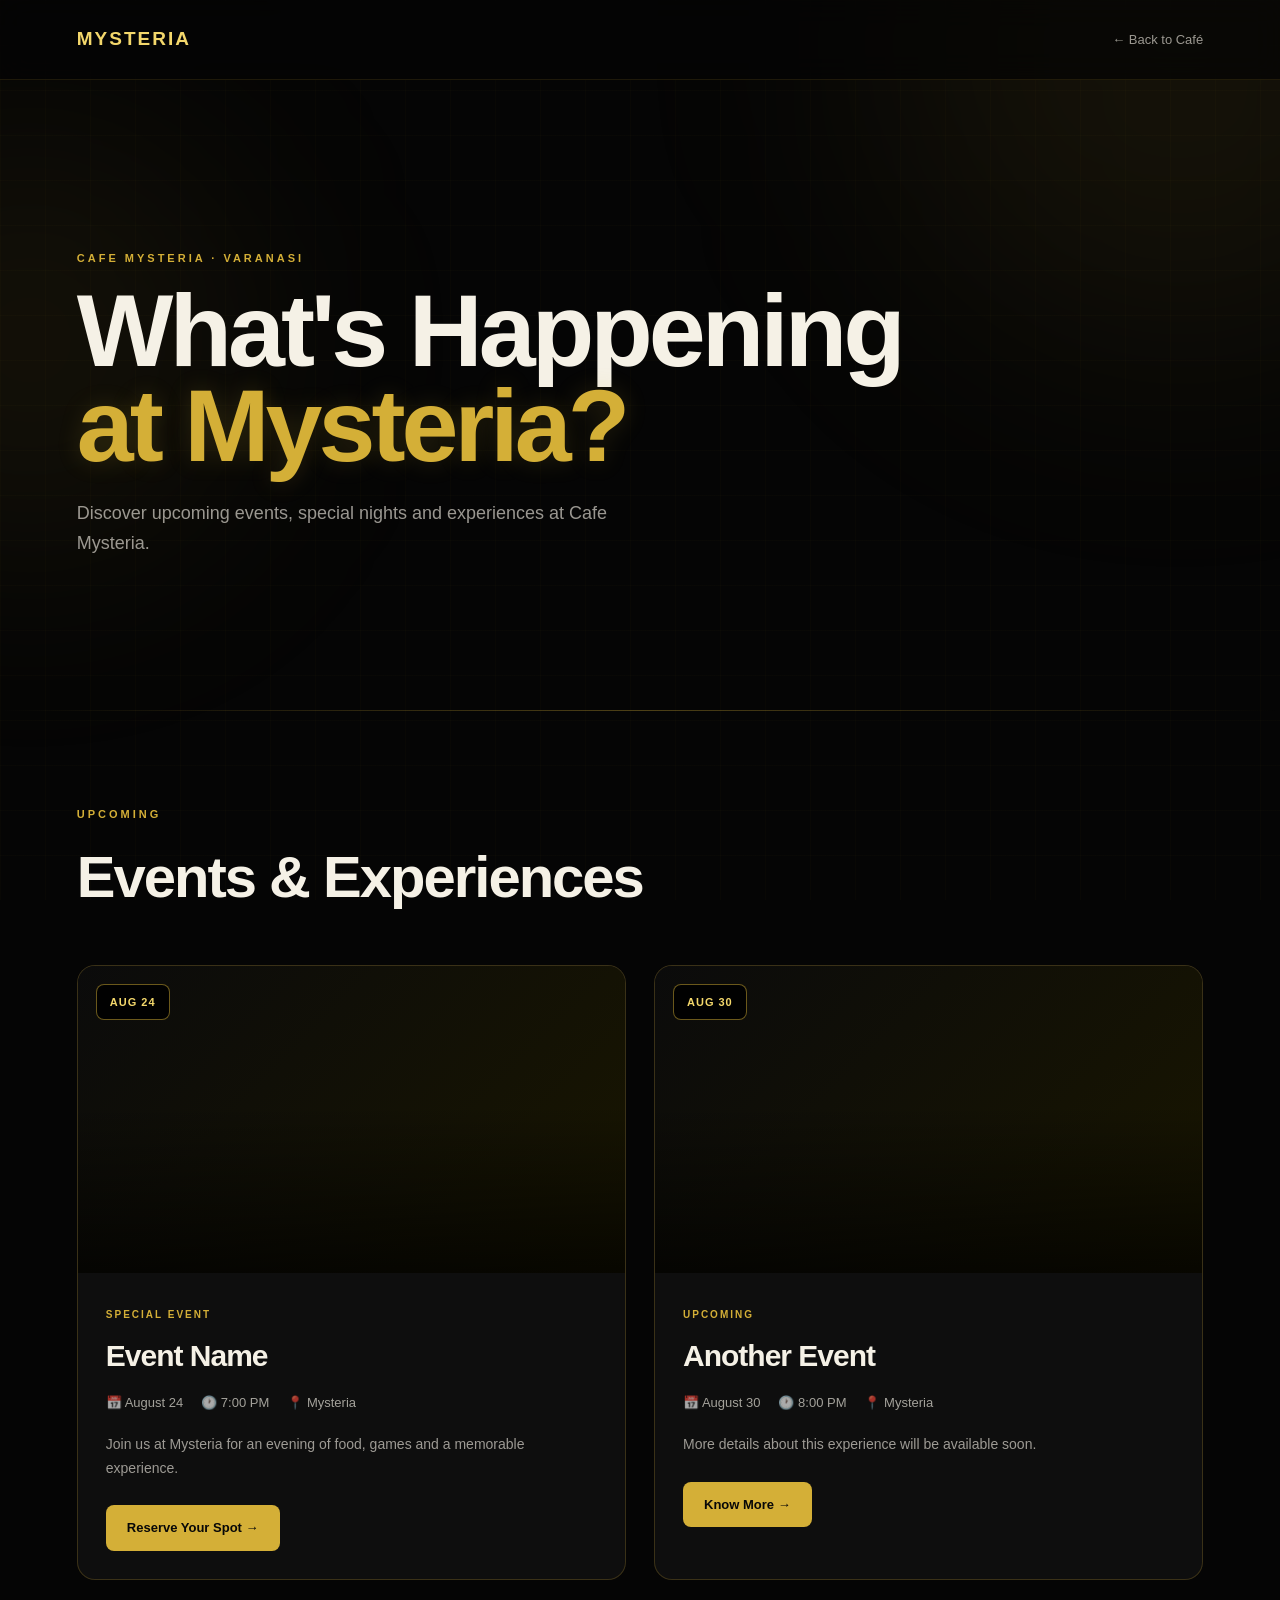
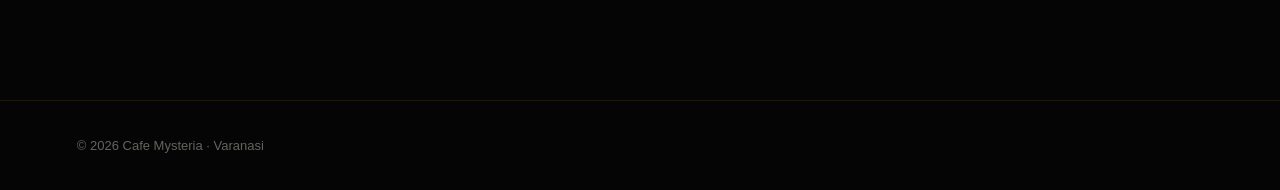
==== events.html @ 6b0910bb "Event Landing Page added Event Details added" ====
<!DOCTYPE html>
<html lang="en">
<head>
  <meta charset="UTF-8" />
  <meta name="viewport" content="width=device-width, initial-scale=1.0" />

  <title>Events | Cafe Mysteria</title>

  <meta
    name="description"
    content="Discover upcoming events and experiences at Cafe Mysteria, Varanasi."
  />

  <style>
    :root {
      --gold: #d4af37;
      --gold-light: #f3d76b;
      --gold-dark: #8f7420;

      --black: #050505;
      --black-2: #0b0b0b;
      --card: rgba(18, 18, 18, 0.82);

      --text: #f5f1e6;
      --muted: rgba(245, 241, 230, 0.62);

      --border: rgba(212, 175, 55, 0.22);
    }

    * {
      margin: 0;
      padding: 0;
      box-sizing: border-box;
    }

    html {
      scroll-behavior: smooth;
    }

    body {
      font-family: Inter, Arial, sans-serif;
      background: var(--black);
      color: var(--text);
      line-height: 1.5;
      overflow-x: hidden;
    }

    body::before {
      content: "";
      position: fixed;
      inset: 0;

      background:
        linear-gradient(
          rgba(212, 175, 55, 0.025) 1px,
          transparent 1px
        ),
        linear-gradient(
          90deg,
          rgba(212, 175, 55, 0.025) 1px,
          transparent 1px
        );

      background-size: 45px 45px;

      pointer-events: none;
      z-index: -2;
    }

    body::after {
      content: "";
      position: fixed;

      width: 600px;
      height: 600px;

      top: -250px;
      right: -200px;

      background: rgba(212, 175, 55, 0.08);

      filter: blur(130px);
      border-radius: 50%;

      pointer-events: none;
      z-index: -1;
    }

    a {
      color: inherit;
      text-decoration: none;
    }

    img {
      width: 100%;
      display: block;
    }


    /* =========================
       HEADER
    ========================== */

    .header {
      width: 100%;
      padding: 25px 6%;

      display: flex;
      justify-content: space-between;
      align-items: center;

      border-bottom: 1px solid rgba(212, 175, 55, 0.12);

      background: rgba(5, 5, 5, 0.72);

      backdrop-filter: blur(15px);

      position: sticky;
      top: 0;

      z-index: 50;
    }

    .logo {
      font-size: 19px;
      font-weight: 900;
      letter-spacing: 2px;

      color: var(--gold-light);
    }

    .back {
      font-size: 13px;

      color: var(--muted);

      transition: 0.25s ease;
    }

    .back:hover {
      color: var(--gold-light);
    }


    /* =========================
       HERO
    ========================== */

    .hero {
      min-height: 70vh;

      padding: 110px 6% 90px;

      display: flex;
      flex-direction: column;
      justify-content: center;

      position: relative;
    }

    .hero::before {
      content: "";

      position: absolute;

      width: 420px;
      height: 420px;

      left: -180px;
      top: 50px;

      background: rgba(212, 175, 55, 0.08);

      filter: blur(120px);

      border-radius: 50%;
    }

    .eyebrow {
      position: relative;

      color: var(--gold);

      font-size: 11px;

      font-weight: 800;

      letter-spacing: 3px;

      text-transform: uppercase;
    }

    .hero h1 {
      position: relative;

      max-width: 950px;

      margin: 18px 0 25px;

      font-size: clamp(52px, 8vw, 105px);

      line-height: 0.92;

      letter-spacing: -4px;
    }

    .hero h1 span {
      color: var(--gold);

      text-shadow:
        0 0 25px rgba(212, 175, 55, 0.18);
    }

    .hero p {
      position: relative;

      max-width: 600px;

      color: var(--muted);

      font-size: 18px;

      line-height: 1.7;
    }


    /* =========================
       GOLD LINE
    ========================== */

    .gold-line {
      width: 100%;
      height: 1px;

      background:
        linear-gradient(
          90deg,
          transparent,
          var(--gold),
          transparent
        );

      opacity: 0.35;
    }


    /* =========================
       EVENTS
    ========================== */

    .events {
      padding: 90px 6% 120px;
    }

    .section-top {
      margin-bottom: 45px;
    }

    .section-top h2 {
      margin-top: 8px;

      font-size: clamp(36px, 5vw, 58px);

      letter-spacing: -2px;
    }

    .events-grid {
      max-width: 1250px;

      display: grid;

      grid-template-columns:
        repeat(2, minmax(0, 1fr));

      gap: 28px;
    }


    /* =========================
       EVENT CARD
    ========================== */

    .event-card {
      background: var(--card);

      border: 1px solid var(--border);

      border-radius: 18px;

      overflow: hidden;

      backdrop-filter: blur(14px);

      transition:
        transform 0.35s ease,
        border-color 0.35s ease,
        box-shadow 0.35s ease;
    }

    .event-card:hover {
      transform: translateY(-7px);

      border-color:
        rgba(212, 175, 55, 0.55);

      box-shadow:
        0 20px 60px rgba(0, 0, 0, 0.45),
        0 0 30px rgba(212, 175, 55, 0.08);
    }


    /* =========================
       IMAGE
    ========================== */

    .event-image {
      position: relative;

      aspect-ratio: 16 / 9;

      overflow: hidden;

      background: #111;
    }

    .event-image::after {
      content: "";

      position: absolute;
      inset: 0;

      background:
        linear-gradient(
          to top,
          rgba(0, 0, 0, 0.7),
          transparent 55%
        );
    }

    .event-image img {
      height: 100%;

      object-fit: cover;

      transition: transform 0.5s ease;
    }

    .event-card:hover
    .event-image img {
      transform: scale(1.06);
    }


    /* =========================
       DATE
    ========================== */

    .event-date {
      position: absolute;

      top: 18px;
      left: 18px;

      z-index: 2;

      padding: 9px 13px;

      border-radius: 8px;

      background: rgba(0, 0, 0, 0.85);

      border: 1px solid
        rgba(212, 175, 55, 0.5);

      color: var(--gold-light);

      font-size: 11px;

      font-weight: 900;

      letter-spacing: 1px;
    }


    /* =========================
       CONTENT
    ========================== */

    .event-content {
      padding: 28px;
    }

    .event-type {
      color: var(--gold);

      font-size: 10px;

      font-weight: 800;

      letter-spacing: 2px;
    }

    .event-content h3 {
      margin: 8px 0 15px;

      font-size: 30px;

      letter-spacing: -1px;
    }

    .event-meta {
      display: flex;

      gap: 18px;

      flex-wrap: wrap;

      color: rgba(245, 241, 230, 0.65);

      font-size: 13px;
    }

    .event-description {
      margin: 20px 0 25px;

      color: var(--muted);

      font-size: 14px;

      line-height: 1.7;
    }


    /* =========================
       CTA
    ========================== */

    .event-btn {
      display: inline-flex;

      align-items: center;
      justify-content: center;

      padding: 13px 21px;

      border-radius: 8px;

      background: var(--gold);

      color: #080808;

      font-size: 13px;

      font-weight: 900;

      transition:
        0.25s ease;

      box-shadow:
        0 0 0 rgba(212, 175, 55, 0);
    }

    .event-btn:hover {
      background: var(--gold-light);

      transform: translateY(-2px);

      box-shadow:
        0 8px 25px
        rgba(212, 175, 55, 0.18);
    }


    /* =========================
       FOOTER
    ========================== */

    footer {
      padding: 35px 6%;

      border-top:
        1px solid rgba(212, 175, 55, 0.12);

      color: rgba(245, 241, 230, 0.4);

      font-size: 13px;
    }


    /* =========================
       MOBILE
    ========================== */

    @media (max-width: 800px) {

      .header {
        padding: 20px 5%;
      }

      .hero {
        min-height: 65vh;

        padding:
          80px 5%
          70px;
      }

      .hero h1 {
        font-size: 55px;

        letter-spacing: -2.5px;
      }

      .hero p {
        font-size: 16px;
      }

      .events {
        padding:
          65px 5%
          90px;
      }

      .events-grid {
        grid-template-columns: 1fr;
      }

      .event-content {
        padding: 23px;
      }
    }

    @media (max-width: 480px) {

      .hero h1 {
        font-size: 45px;
      }

      .event-content h3 {
        font-size: 26px;
      }

      .event-meta {
        flex-direction: column;

        gap: 6px;
      }
    }
  </style>
</head>

<body>

  <!-- HEADER -->

  <header class="header">

    <a href="index.html" class="logo">
      MYSTERIA
    </a>

    <a href="index.html" class="back">
      ← Back to Café
    </a>

  </header>


  <!-- HERO -->

  <section class="hero">

    <span class="eyebrow">
      Cafe Mysteria · Varanasi
    </span>

    <h1>
      What's Happening<br>
      <span>at Mysteria?</span>
    </h1>

    <p>
      Discover upcoming events, special nights and
      experiences at Cafe Mysteria.
    </p>

  </section>


  <div class="gold-line"></div>


  <!-- EVENTS -->

  <section class="events">

    <div class="section-top">

      <span class="eyebrow">
        Upcoming
      </span>

      <h2>
        Events & Experiences
      </h2>

    </div>


    <div class="events-grid">


      <!-- EVENT 1 -->

      <article class="event-card">

        <div class="event-image">

          <img
            src="YOUR-EVENT-IMAGE.jpg"
            alt="Cafe Mysteria event"
          >

          <span class="event-date">
            AUG 24
          </span>

        </div>


        <div class="event-content">

          <span class="event-type">
            SPECIAL EVENT
          </span>

          <h3>
            Event Name
          </h3>


          <div class="event-meta">

            <span>
              📅 August 24
            </span>

            <span>
              🕐 7:00 PM
            </span>

            <span>
              📍 Mysteria
            </span>

          </div>


          <p class="event-description">
            Join us at Mysteria for an evening of
            food, games and a memorable experience.
          </p>


          <a
            href="https://wa.me/919511119561"
            class="event-btn"
            target="_blank"
            rel="noopener noreferrer"
          >
            Reserve Your Spot →
          </a>

        </div>

      </article>



      <!-- EVENT 2 -->

      <article class="event-card">

        <div class="event-image">

          <img
            src="YOUR-EVENT-IMAGE-2.jpg"
            alt="Cafe Mysteria upcoming event"
          >

          <span class="event-date">
            AUG 30
          </span>

        </div>


        <div class="event-content">

          <span class="event-type">
            UPCOMING
          </span>

          <h3>
            Another Event
          </h3>


          <div class="event-meta">

            <span>
              📅 August 30
            </span>

            <span>
              🕐 8:00 PM
            </span>

            <span>
              📍 Mysteria
            </span>

          </div>


          <p class="event-description">
            More details about this experience
            will be available soon.
          </p>


          <a
            href="https://wa.me/919511119561"
            class="event-btn"
            target="_blank"
            rel="noopener noreferrer"
          >
            Know More →
          </a>

        </div>

      </article>


    </div>

  </section>


  <!-- FOOTER -->

  <footer>
    © 2026 Cafe Mysteria · Varanasi
  </footer>


  <!-- JS -->

  <script>

    // Subtle reveal animation

    const cards =
      document.querySelectorAll(".event-card");

    const observer =
      new IntersectionObserver(
        (entries) => {

          entries.forEach((entry) => {

            if (entry.isIntersecting) {

              entry.target.style.opacity = "1";
              entry.target.style.transform =
                "translateY(0)";

            }

          });

        },
        {
          threshold: 0.12
        }
      );


    cards.forEach((card) => {

      card.style.opacity = "0";

      card.style.transform =
        "translateY(25px)";

      card.style.transition =
        "opacity 0.7s ease, transform 0.7s ease";

      observer.observe(card);

    });


    // Broken image fallback

    document
      .querySelectorAll(".event-image img")
      .forEach((img) => {

        img.addEventListener("error", () => {

          img.style.display = "none";

          img.parentElement.style.background =
            "linear-gradient(135deg, #0b0b0b, #191600)";

        });

      });

  </script>

</body>
</html>
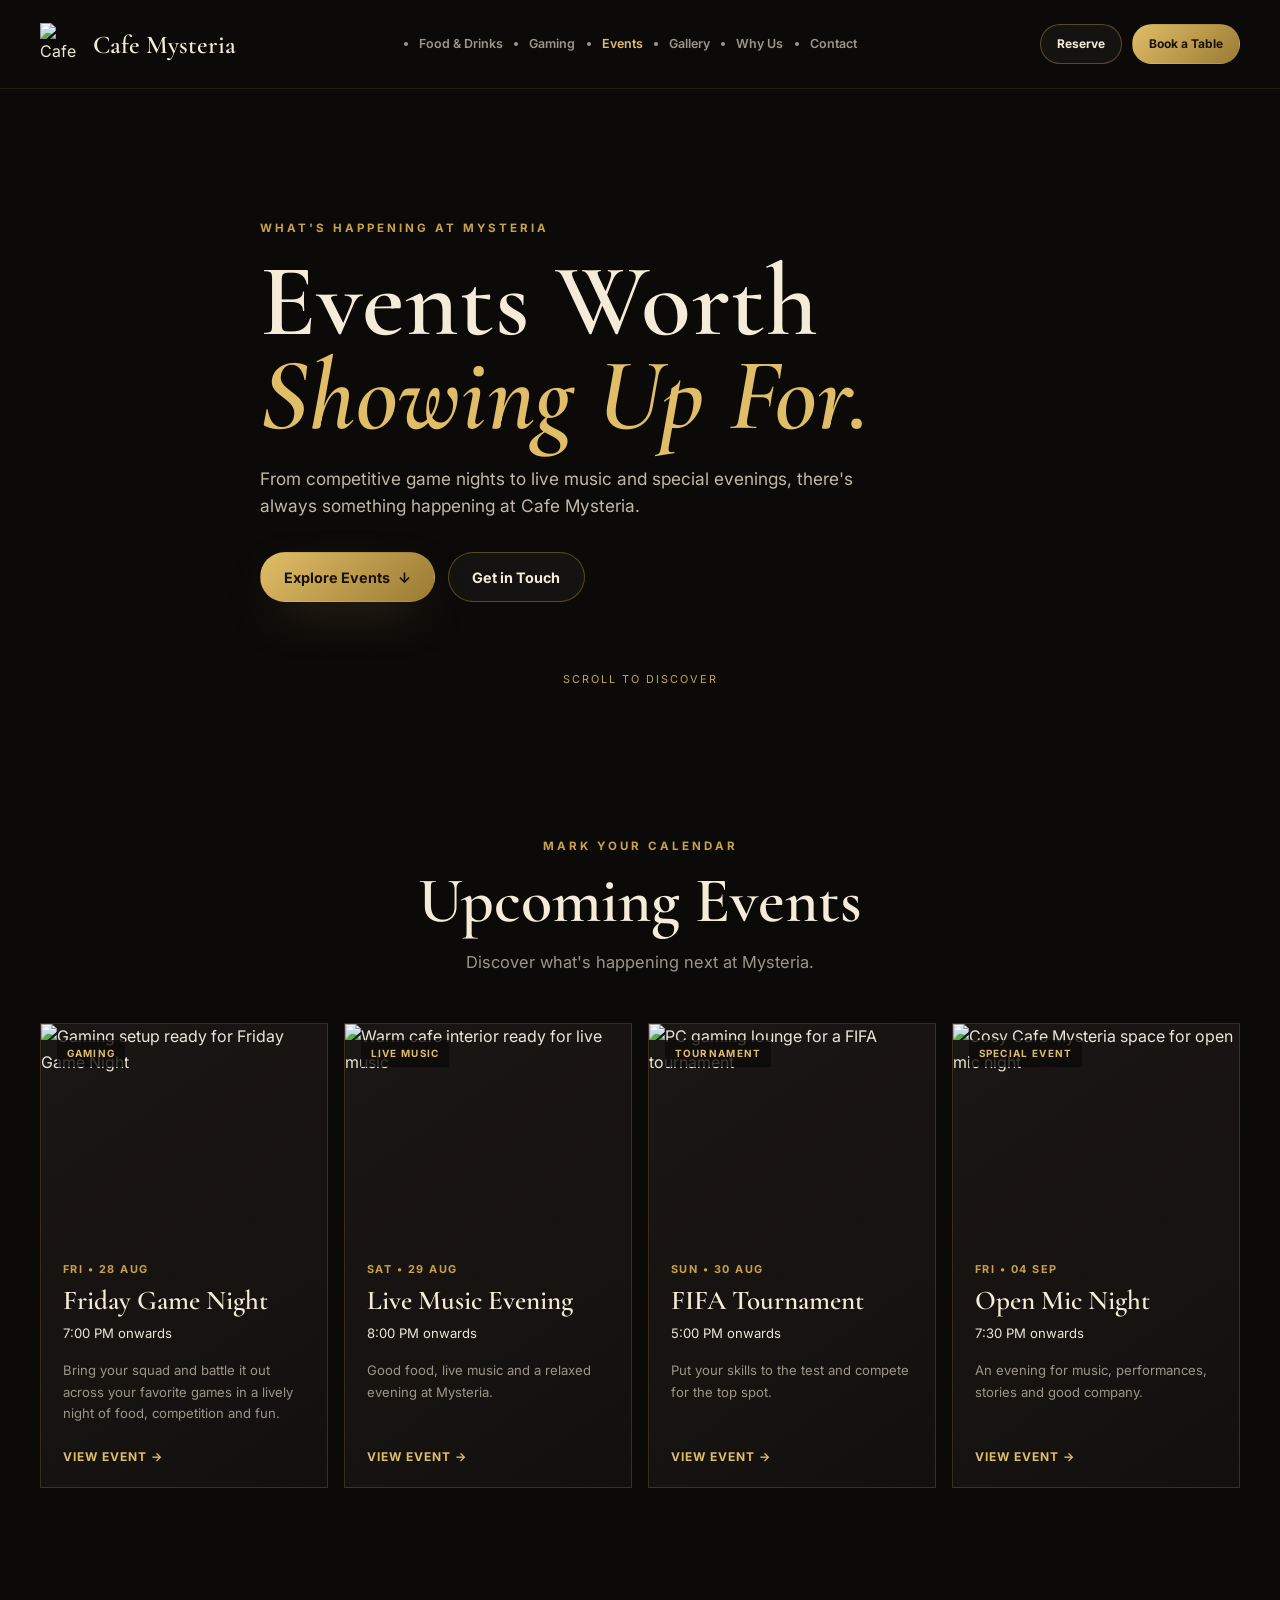
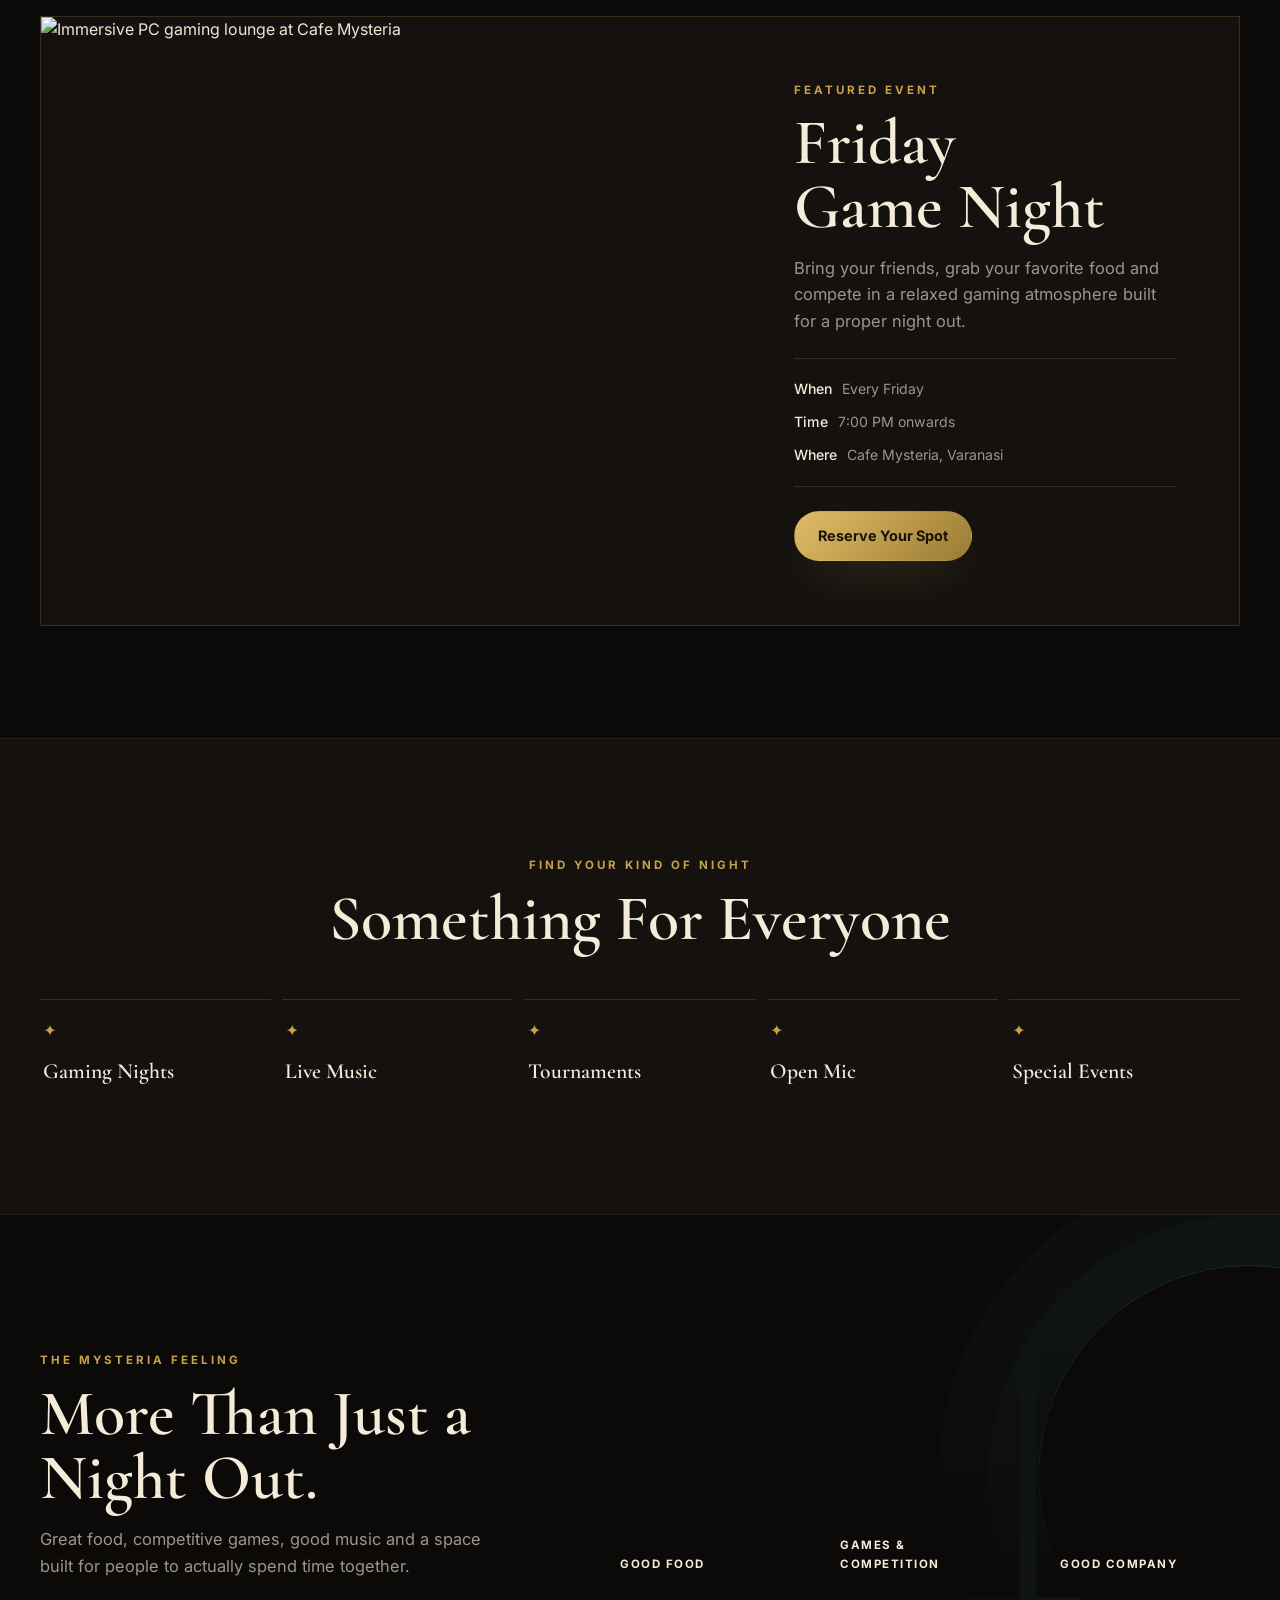
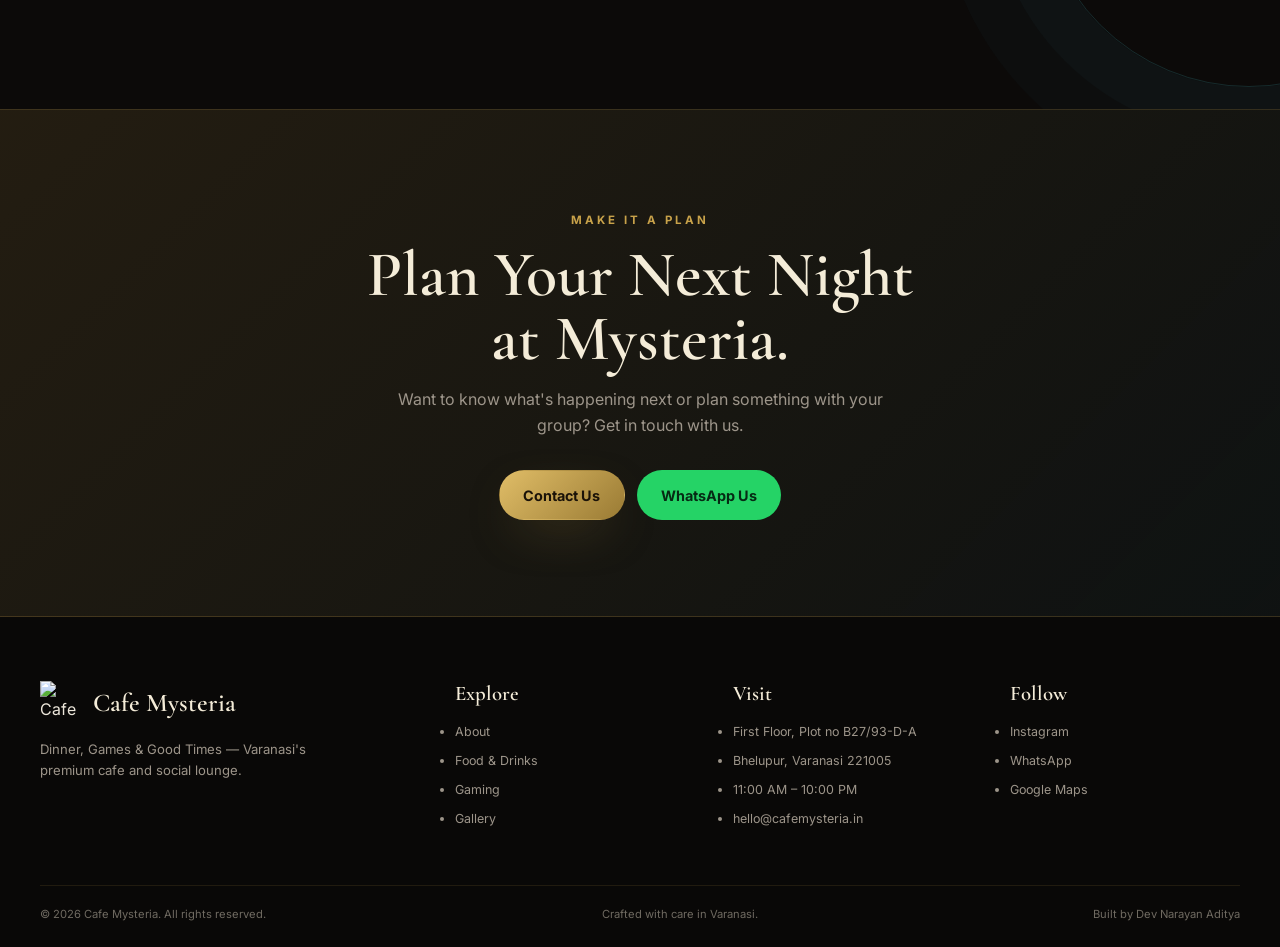
==== commit fcf9a9ab: "event changed" ====
--- a/events.html
+++ b/events.html
@@ -1,825 +1,61 @@
-<!DOCTYPE html>
+<!doctype html>
 <html lang="en">
 <head>
   <meta charset="UTF-8" />
   <meta name="viewport" content="width=device-width, initial-scale=1.0" />
-
-  <title>Events | Cafe Mysteria</title>
-
-  <meta
-    name="description"
-    content="Discover upcoming events and experiences at Cafe Mysteria, Varanasi."
-  />
-
+  <title>Events | Cafe Mysteria Varanasi</title>
+  <meta name="description" content="Discover upcoming gaming nights, live music, tournaments and special events at Cafe Mysteria, Varanasi." />
+  <meta property="og:title" content="Events | Cafe Mysteria Varanasi" />
+  <meta property="og:description" content="Events worth showing up for at Cafe Mysteria." />
+  <meta property="og:image" content="https://cafe-mysteria-varanasi.vercel.app/Images/gamingmys.webp" />
+  <meta name="twitter:card" content="summary_large_image" />
+  <link rel="preconnect" href="https://fonts.googleapis.com" />
+  <link rel="preconnect" href="https://fonts.gstatic.com" crossorigin />
+  <link href="https://fonts.googleapis.com/css2?family=Cormorant+Garamond:wght@500;600;700&family=Inter:wght@400;500;600;700&display=swap" rel="stylesheet" />
   <style>
-    :root {
-      --gold: #d4af37;
-      --gold-light: #f3d76b;
-      --gold-dark: #8f7420;
-
-      --black: #050505;
-      --black-2: #0b0b0b;
-      --card: rgba(18, 18, 18, 0.82);
-
-      --text: #f5f1e6;
-      --muted: rgba(245, 241, 230, 0.62);
-
-      --border: rgba(212, 175, 55, 0.22);
-    }
-
-    * {
-      margin: 0;
-      padding: 0;
-      box-sizing: border-box;
-    }
-
-    html {
-      scroll-behavior: smooth;
-    }
-
-    body {
-      font-family: Inter, Arial, sans-serif;
-      background: var(--black);
-      color: var(--text);
-      line-height: 1.5;
-      overflow-x: hidden;
-    }
-
-    body::before {
-      content: "";
-      position: fixed;
-      inset: 0;
-
-      background:
-        linear-gradient(
-          rgba(212, 175, 55, 0.025) 1px,
-          transparent 1px
-        ),
-        linear-gradient(
-          90deg,
-          rgba(212, 175, 55, 0.025) 1px,
-          transparent 1px
-        );
-
-      background-size: 45px 45px;
-
-      pointer-events: none;
-      z-index: -2;
-    }
-
-    body::after {
-      content: "";
-      position: fixed;
-
-      width: 600px;
-      height: 600px;
-
-      top: -250px;
-      right: -200px;
-
-      background: rgba(212, 175, 55, 0.08);
-
-      filter: blur(130px);
-      border-radius: 50%;
-
-      pointer-events: none;
-      z-index: -1;
-    }
-
-    a {
-      color: inherit;
-      text-decoration: none;
-    }
-
-    img {
-      width: 100%;
-      display: block;
-    }
-
-
-    /* =========================
-       HEADER
-    ========================== */
-
-    .header {
-      width: 100%;
-      padding: 25px 6%;
-
-      display: flex;
-      justify-content: space-between;
-      align-items: center;
-
-      border-bottom: 1px solid rgba(212, 175, 55, 0.12);
-
-      background: rgba(5, 5, 5, 0.72);
-
-      backdrop-filter: blur(15px);
-
-      position: sticky;
-      top: 0;
-
-      z-index: 50;
-    }
-
-    .logo {
-      font-size: 19px;
-      font-weight: 900;
-      letter-spacing: 2px;
-
-      color: var(--gold-light);
-    }
-
-    .back {
-      font-size: 13px;
-
-      color: var(--muted);
-
-      transition: 0.25s ease;
-    }
-
-    .back:hover {
-      color: var(--gold-light);
-    }
-
-
-    /* =========================
-       HERO
-    ========================== */
-
-    .hero {
-      min-height: 70vh;
-
-      padding: 110px 6% 90px;
-
-      display: flex;
-      flex-direction: column;
-      justify-content: center;
-
-      position: relative;
-    }
-
-    .hero::before {
-      content: "";
-
-      position: absolute;
-
-      width: 420px;
-      height: 420px;
-
-      left: -180px;
-      top: 50px;
-
-      background: rgba(212, 175, 55, 0.08);
-
-      filter: blur(120px);
-
-      border-radius: 50%;
-    }
-
-    .eyebrow {
-      position: relative;
-
-      color: var(--gold);
-
-      font-size: 11px;
-
-      font-weight: 800;
-
-      letter-spacing: 3px;
-
-      text-transform: uppercase;
-    }
-
-    .hero h1 {
-      position: relative;
-
-      max-width: 950px;
-
-      margin: 18px 0 25px;
-
-      font-size: clamp(52px, 8vw, 105px);
-
-      line-height: 0.92;
-
-      letter-spacing: -4px;
-    }
-
-    .hero h1 span {
-      color: var(--gold);
-
-      text-shadow:
-        0 0 25px rgba(212, 175, 55, 0.18);
-    }
-
-    .hero p {
-      position: relative;
-
-      max-width: 600px;
-
-      color: var(--muted);
-
-      font-size: 18px;
-
-      line-height: 1.7;
-    }
-
-
-    /* =========================
-       GOLD LINE
-    ========================== */
-
-    .gold-line {
-      width: 100%;
-      height: 1px;
-
-      background:
-        linear-gradient(
-          90deg,
-          transparent,
-          var(--gold),
-          transparent
-        );
-
-      opacity: 0.35;
-    }
-
-
-    /* =========================
-       EVENTS
-    ========================== */
-
-    .events {
-      padding: 90px 6% 120px;
-    }
-
-    .section-top {
-      margin-bottom: 45px;
-    }
-
-    .section-top h2 {
-      margin-top: 8px;
-
-      font-size: clamp(36px, 5vw, 58px);
-
-      letter-spacing: -2px;
-    }
-
-    .events-grid {
-      max-width: 1250px;
-
-      display: grid;
-
-      grid-template-columns:
-        repeat(2, minmax(0, 1fr));
-
-      gap: 28px;
-    }
-
-
-    /* =========================
-       EVENT CARD
-    ========================== */
-
-    .event-card {
-      background: var(--card);
-
-      border: 1px solid var(--border);
-
-      border-radius: 18px;
-
-      overflow: hidden;
-
-      backdrop-filter: blur(14px);
-
-      transition:
-        transform 0.35s ease,
-        border-color 0.35s ease,
-        box-shadow 0.35s ease;
-    }
-
-    .event-card:hover {
-      transform: translateY(-7px);
-
-      border-color:
-        rgba(212, 175, 55, 0.55);
-
-      box-shadow:
-        0 20px 60px rgba(0, 0, 0, 0.45),
-        0 0 30px rgba(212, 175, 55, 0.08);
-    }
-
-
-    /* =========================
-       IMAGE
-    ========================== */
-
-    .event-image {
-      position: relative;
-
-      aspect-ratio: 16 / 9;
-
-      overflow: hidden;
-
-      background: #111;
-    }
-
-    .event-image::after {
-      content: "";
-
-      position: absolute;
-      inset: 0;
-
-      background:
-        linear-gradient(
-          to top,
-          rgba(0, 0, 0, 0.7),
-          transparent 55%
-        );
-    }
-
-    .event-image img {
-      height: 100%;
-
-      object-fit: cover;
-
-      transition: transform 0.5s ease;
-    }
-
-    .event-card:hover
-    .event-image img {
-      transform: scale(1.06);
-    }
-
-
-    /* =========================
-       DATE
-    ========================== */
-
-    .event-date {
-      position: absolute;
-
-      top: 18px;
-      left: 18px;
-
-      z-index: 2;
-
-      padding: 9px 13px;
-
-      border-radius: 8px;
-
-      background: rgba(0, 0, 0, 0.85);
-
-      border: 1px solid
-        rgba(212, 175, 55, 0.5);
-
-      color: var(--gold-light);
-
-      font-size: 11px;
-
-      font-weight: 900;
-
-      letter-spacing: 1px;
-    }
-
-
-    /* =========================
-       CONTENT
-    ========================== */
-
-    .event-content {
-      padding: 28px;
-    }
-
-    .event-type {
-      color: var(--gold);
-
-      font-size: 10px;
-
-      font-weight: 800;
-
-      letter-spacing: 2px;
-    }
-
-    .event-content h3 {
-      margin: 8px 0 15px;
-
-      font-size: 30px;
-
-      letter-spacing: -1px;
-    }
-
-    .event-meta {
-      display: flex;
-
-      gap: 18px;
-
-      flex-wrap: wrap;
-
-      color: rgba(245, 241, 230, 0.65);
-
-      font-size: 13px;
-    }
-
-    .event-description {
-      margin: 20px 0 25px;
-
-      color: var(--muted);
-
-      font-size: 14px;
-
-      line-height: 1.7;
-    }
-
-
-    /* =========================
-       CTA
-    ========================== */
-
-    .event-btn {
-      display: inline-flex;
-
-      align-items: center;
-      justify-content: center;
-
-      padding: 13px 21px;
-
-      border-radius: 8px;
-
-      background: var(--gold);
-
-      color: #080808;
-
-      font-size: 13px;
-
-      font-weight: 900;
-
-      transition:
-        0.25s ease;
-
-      box-shadow:
-        0 0 0 rgba(212, 175, 55, 0);
-    }
-
-    .event-btn:hover {
-      background: var(--gold-light);
-
-      transform: translateY(-2px);
-
-      box-shadow:
-        0 8px 25px
-        rgba(212, 175, 55, 0.18);
-    }
-
-
-    /* =========================
-       FOOTER
-    ========================== */
-
-    footer {
-      padding: 35px 6%;
-
-      border-top:
-        1px solid rgba(212, 175, 55, 0.12);
-
-      color: rgba(245, 241, 230, 0.4);
-
-      font-size: 13px;
-    }
-
-
-    /* =========================
-       MOBILE
-    ========================== */
-
-    @media (max-width: 800px) {
-
-      .header {
-        padding: 20px 5%;
-      }
-
-      .hero {
-        min-height: 65vh;
-
-        padding:
-          80px 5%
-          70px;
-      }
-
-      .hero h1 {
-        font-size: 55px;
-
-        letter-spacing: -2.5px;
-      }
-
-      .hero p {
-        font-size: 16px;
-      }
-
-      .events {
-        padding:
-          65px 5%
-          90px;
-      }
-
-      .events-grid {
-        grid-template-columns: 1fr;
-      }
-
-      .event-content {
-        padding: 23px;
-      }
-    }
-
-    @media (max-width: 480px) {
-
-      .hero h1 {
-        font-size: 45px;
-      }
-
-      .event-content h3 {
-        font-size: 26px;
-      }
-
-      .event-meta {
-        flex-direction: column;
-
-        gap: 6px;
-      }
-    }
+    :root{--bg:#0c0a09;--soft:#14110f;--surface:#1c1816;--gold:#c8a24a;--bright:#e0bd67;--cream:#f4ecd8;--text:#ece6da;--muted:#9d958a;--dim:#6f6a61;--line:rgba(200,162,74,.2);--neon:#4fd1e0;--wa:#25d366;--display:'Cormorant Garamond',Georgia,serif;--body:Inter,system-ui,sans-serif;--max:1200px}
+    *{box-sizing:border-box;margin:0;padding:0}html{scroll-behavior:smooth;scroll-padding-top:88px}body{background:var(--bg);color:var(--text);font-family:var(--body);line-height:1.6;overflow-x:hidden}a{color:inherit;text-decoration:none}img{display:block;width:100%;object-fit:cover}button{font:inherit}.container{width:min(calc(100% - 2.5rem),var(--max));margin:auto}.eyebrow{color:var(--gold);font-size:.72rem;font-weight:700;letter-spacing:3px;text-transform:uppercase}.btn{display:inline-flex;align-items:center;justify-content:center;gap:.5rem;border:1px solid transparent;border-radius:100px;padding:.78rem 1.45rem;font-size:.9rem;font-weight:700;transition:.3s ease;white-space:nowrap}.btn:hover{transform:translateY(-2px)}.gold{background:linear-gradient(135deg,var(--bright),#9a7b34);color:#1a1208;box-shadow:0 18px 50px -20px rgba(200,162,74,.6)}.ghost{border-color:rgba(200,162,74,.38);background:rgba(244,236,216,.04);color:var(--cream)}.ghost:hover{border-color:var(--gold);background:rgba(200,162,74,.12)}.wa{background:var(--wa);color:#062a14}.section{padding:7rem 0}.section-head{max-width:650px;margin:0 auto 3rem;text-align:center}.section-head h2,.featured-copy h2,.experience h2{font:600 clamp(2.4rem,5vw,4rem)/1 var(--display);color:var(--cream);margin:.7rem 0 1rem}.section-head p,.lead{color:var(--muted);font-size:1.03rem}
+    header{position:absolute;z-index:10;top:0;width:100%;border-bottom:1px solid rgba(200,162,74,.12)}nav{height:88px;display:flex;align-items:center;justify-content:space-between;gap:2rem}.logo{display:flex;align-items:center;gap:.7rem}.logo img{width:42px;height:42px;object-fit:contain}.logo-text{font:600 1.6rem var(--display);color:var(--cream)}.nav-links{display:flex;align-items:center;gap:1.65rem;color:var(--muted);font-size:.78rem;font-weight:600}.nav-links a{transition:color .25s}.nav-links a:hover,.nav-links a.active{color:var(--bright)}.nav-actions{display:flex;align-items:center;gap:.65rem}.nav-actions .btn{padding:.58rem 1rem;font-size:.75rem}.toggle{display:none;background:none;border:0;color:var(--cream);font-size:1.7rem;cursor:pointer}
+    .hero{min-height:720px;display:grid;place-items:center;position:relative;background:linear-gradient(90deg,rgba(12,10,9,.95),rgba(12,10,9,.48)),url('https://cafe-mysteria-varanasi.vercel.app/Images/gamingmys.webp') center/cover}.hero:after{content:"";position:absolute;inset:0;background:linear-gradient(180deg,rgba(12,10,9,.15),var(--bg) 96%)}.hero-content{position:relative;z-index:1;width:min(100% - 2.5rem,760px);padding-top:6rem}.hero h1{font:600 clamp(3.3rem,8vw,6.4rem)/.92 var(--display);letter-spacing:.5px;color:var(--cream);margin:.9rem 0 1.4rem}.hero h1 em{color:var(--bright);font-style:italic}.hero p{max-width:600px;color:#c1b8aa;font-size:1.08rem}.hero-actions{display:flex;gap:.8rem;flex-wrap:wrap;margin-top:2rem}.scroll{position:absolute;z-index:2;bottom:2rem;left:50%;color:var(--gold);font-size:.68rem;letter-spacing:2px;text-transform:uppercase;transform:translateX(-50%)}
+    .events{background:var(--bg)}.cards{display:grid;grid-template-columns:repeat(4,1fr);gap:1rem}.card{display:flex;flex-direction:column;background:linear-gradient(145deg,rgba(28,24,22,.9),rgba(20,17,15,.8));border:1px solid var(--line);overflow:hidden;transition:.35s ease}.card:hover{transform:translateY(-7px);border-color:rgba(200,162,74,.55);box-shadow:0 22px 50px -30px rgba(200,162,74,.7)}.card-media{height:215px;overflow:hidden;position:relative}.card-media img{height:100%;transition:transform .6s ease}.card:hover img{transform:scale(1.06)}.tag{position:absolute;top:1rem;left:1rem;padding:.35rem .6rem;background:rgba(12,10,9,.78);color:var(--bright);font-size:.62rem;font-weight:700;letter-spacing:1.3px}.card-body{display:flex;flex-direction:column;flex:1;padding:1.35rem}.date{color:var(--gold);font-size:.68rem;letter-spacing:1.5px;font-weight:700}.card h3{font:600 1.7rem/1 var(--display);color:var(--cream);margin:.55rem 0}.time{color:var(--text);font-size:.82rem}.card p{color:var(--muted);font-size:.82rem;line-height:1.65;margin:1rem 0 1.35rem}.card .text-link{margin-top:auto;color:var(--bright);font-size:.75rem;font-weight:700;letter-spacing:1px;text-transform:uppercase}.text-link span{display:inline-block;transition:transform .2s}.text-link:hover span{transform:translateX(5px)}
+    .featured{padding-top:1rem}.feature-grid{display:grid;grid-template-columns:1.15fr .85fr;min-height:540px;border:1px solid var(--line);background:var(--soft)}.feature-image{min-height:540px}.feature-image img{height:100%}.featured-copy{display:flex;flex-direction:column;justify-content:center;padding:clamp(2rem,5vw,5rem)}.featured-copy h2{font-size:clamp(2.8rem,5vw,4.8rem)}.details{display:grid;gap:.65rem;border-block:1px solid var(--line);padding:1.2rem 0;margin:1.5rem 0;color:var(--muted);font-size:.88rem}.details strong{color:var(--cream);font-weight:500;margin-right:.4rem}.featured-copy .btn{align-self:flex-start}
+    .types{background:var(--soft);border-block:1px solid rgba(200,162,74,.1)}.type-grid{display:grid;grid-template-columns:repeat(5,1fr);gap:.7rem;margin-top:2.6rem}.type{border-top:1px solid var(--line);padding:1.2rem .2rem;color:var(--cream);font:600 1.35rem/1.05 var(--display)}.type:before{content:'✦';display:block;color:var(--gold);font:1rem var(--body);margin-bottom:1.3rem}
+    .experience{position:relative;overflow:hidden}.experience:before{content:"";position:absolute;width:420px;height:420px;right:-180px;top:10%;border:1px solid rgba(79,209,224,.16);border-radius:50%;box-shadow:0 0 0 50px rgba(79,209,224,.025),0 0 0 100px rgba(79,209,224,.018)}.experience-grid{display:grid;grid-template-columns:.85fr 1.15fr;gap:5rem;align-items:center}.experience h2{font-size:clamp(2.7rem,5vw,4.4rem)}.feature-list{display:grid;grid-template-columns:repeat(3,1fr);gap:1rem}.experience-item{position:relative;min-height:270px;padding:1.5rem;background-size:cover;background-position:center;display:flex;align-items:flex-end;overflow:hidden}.experience-item:after{content:"";position:absolute;inset:0;background:linear-gradient(0deg,rgba(12,10,9,.95),rgba(12,10,9,.05))}.experience-item span{position:relative;z-index:1;color:var(--cream);font-size:.72rem;font-weight:700;letter-spacing:1.5px}.experience-item:nth-child(1){background-image:url('https://cafe-mysteria-varanasi.vercel.app/Images/foodmys.webp')}.experience-item:nth-child(2){background-image:url('https://cafe-mysteria-varanasi.vercel.app/Images/gaming - Copy.webp')}.experience-item:nth-child(3){background-image:url('https://cafe-mysteria-varanasi.vercel.app/Images/view3.webp')}
+    .cta{padding:6rem 1.5rem;text-align:center;background:linear-gradient(135deg,rgba(200,162,74,.12),rgba(79,209,224,.04));border-top:1px solid var(--line);border-bottom:1px solid var(--line)}.cta h2{font:600 clamp(2.6rem,5vw,4.5rem)/1 var(--display);color:var(--cream);margin:.7rem 0 1rem}.cta p{max-width:540px;margin:0 auto;color:var(--muted)}.cta-actions{display:flex;justify-content:center;gap:.75rem;flex-wrap:wrap;margin-top:2rem}
+    footer{padding:4rem 0 1.5rem;background:#090807}.footer-grid{display:grid;grid-template-columns:1.6fr repeat(3,1fr);gap:3rem}.footer-brand p{max-width:270px;color:var(--muted);font-size:.82rem;margin-top:1rem}.footer-col h3{font:600 1.3rem var(--display);color:var(--cream);margin-bottom:1rem}.footer-col li{color:var(--muted);font-size:.78rem;margin:.55rem 0}.footer-col a:hover{color:var(--bright)}.footer-bottom{display:flex;justify-content:space-between;gap:1rem;border-top:1px solid rgba(200,162,74,.12);margin-top:3rem;padding-top:1.2rem;color:var(--dim);font-size:.7rem}
+    .reveal{opacity:0;transform:translateY(20px);transition:opacity .7s ease,transform .7s ease}.reveal.visible{opacity:1;transform:none}
+    @media(max-width:1000px){.nav-links{gap:.8rem}.nav-actions .ghost{display:none}.cards{grid-template-columns:repeat(2,1fr)}.footer-grid{grid-template-columns:1.5fr repeat(3,1fr);gap:1.5rem}}
+    @media(max-width:720px){.container{width:min(calc(100% - 2rem),var(--max))}header{background:rgba(12,10,9,.78);backdrop-filter:blur(12px)}nav{height:74px}.nav-links{display:none;position:absolute;top:74px;left:0;right:0;padding:1.2rem 1rem;background:#14110f;border-bottom:1px solid var(--line);flex-direction:column;align-items:flex-start}.nav-links.open{display:flex}.nav-actions .gold{display:none}.toggle{display:block}.hero{min-height:650px}.hero-content{padding-top:4rem}.hero h1{font-size:clamp(3rem,15vw,5rem)}.section{padding:5rem 0}.feature-grid,.experience-grid{grid-template-columns:1fr}.feature-image{min-height:330px;max-height:420px}.featured-copy{padding:2.2rem 1.5rem}.type-grid{grid-template-columns:repeat(2,1fr)}.type:last-child{grid-column:span 2}.feature-list{grid-template-columns:repeat(3,1fr)}.experience-item{min-height:190px}.footer-grid{grid-template-columns:1fr 1fr;gap:2rem}.footer-brand{grid-column:span 2}.footer-bottom{flex-direction:column}}
+    @media(max-width:430px){.cards{grid-template-columns:1fr}.card-media{height:230px}.feature-list{grid-template-columns:1fr}.experience-item{min-height:230px}.type:last-child{grid-column:auto}.logo-text{font-size:1.4rem}.hero-actions .btn{width:100%}}
   </style>
 </head>
+<body>
+  <header><nav class="container" aria-label="Main navigation">
+    <a class="logo" href="index.html" aria-label="Cafe Mysteria home"><img src="https://cafe-mysteria-varanasi.vercel.app/Images/logo.png" alt="Cafe Mysteria logo"><span class="logo-text">Cafe Mysteria</span></a>
+    <ul class="nav-links" id="navLinks"><li><a href="index.html#menu">Food &amp; Drinks</a></li><li><a href="index.html#games">Gaming</a></li><li><a class="active" href="events.html" aria-current="page">Events</a></li><li><a href="index.html#gallery">Gallery</a></li><li><a href="index.html#why">Why Us</a></li><li><a href="#contact">Contact</a></li></ul>
+    <div class="nav-actions"><a class="btn ghost" href="#contact">Reserve</a><a class="btn gold" href="#contact">Book a Table</a><button class="toggle" id="toggle" aria-label="Toggle menu" aria-expanded="false">☰</button></div>
+  </nav></header>
 
-<body>
+  <main>
+    <section class="hero" aria-labelledby="hero-title"><div class="hero-content"><span class="eyebrow">What's happening at Mysteria</span><h1 id="hero-title">Events Worth<br><em>Showing Up For.</em></h1><p>From competitive game nights to live music and special evenings, there's always something happening at Cafe Mysteria.</p><div class="hero-actions"><a class="btn gold" href="#upcoming">Explore Events <span>↓</span></a><a class="btn ghost" href="#contact">Get in Touch</a></div></div><a class="scroll" href="#upcoming">Scroll to discover</a></section>
 
-  <!-- HEADER -->
+    <section class="section events" id="upcoming"><div class="container"><div class="section-head reveal"><span class="eyebrow">Mark your calendar</span><h2>Upcoming Events</h2><p>Discover what's happening next at Mysteria.</p></div><div class="cards">
+      <article class="card reveal"><div class="card-media"><img src="https://cafe-mysteria-varanasi.vercel.app/Images/gaming%20-%20Copy.webp" alt="Gaming setup ready for Friday Game Night" loading="lazy"><span class="tag">GAMING</span></div><div class="card-body"><span class="date">FRI • 28 AUG</span><h3>Friday Game Night</h3><span class="time">7:00 PM onwards</span><p>Bring your squad and battle it out across your favorite games in a lively night of food, competition and fun.</p><a class="text-link" href="#contact">View Event <span>→</span></a></div></article>
+      <article class="card reveal"><div class="card-media"><img src="https://cafe-mysteria-varanasi.vercel.app/Images/view3.webp" alt="Warm cafe interior ready for live music" loading="lazy"><span class="tag">LIVE MUSIC</span></div><div class="card-body"><span class="date">SAT • 29 AUG</span><h3>Live Music Evening</h3><span class="time">8:00 PM onwards</span><p>Good food, live music and a relaxed evening at Mysteria.</p><a class="text-link" href="#contact">View Event <span>→</span></a></div></article>
+      <article class="card reveal"><div class="card-media"><img src="https://cafe-mysteria-varanasi.vercel.app/Images/gamingmys.webp" alt="PC gaming lounge for a FIFA tournament" loading="lazy"><span class="tag">TOURNAMENT</span></div><div class="card-body"><span class="date">SUN • 30 AUG</span><h3>FIFA Tournament</h3><span class="time">5:00 PM onwards</span><p>Put your skills to the test and compete for the top spot.</p><a class="text-link" href="#contact">View Event <span>→</span></a></div></article>
+      <article class="card reveal"><div class="card-media"><img src="https://cafe-mysteria-varanasi.vercel.app/Images/view5.webp" alt="Cosy Cafe Mysteria space for open mic night" loading="lazy"><span class="tag">SPECIAL EVENT</span></div><div class="card-body"><span class="date">FRI • 04 SEP</span><h3>Open Mic Night</h3><span class="time">7:30 PM onwards</span><p>An evening for music, performances, stories and good company.</p><a class="text-link" href="#contact">View Event <span>→</span></a></div></article>
+    </div></div></section>
 
-  <header class="header">
+    <section class="section featured"><div class="container feature-grid reveal"><div class="feature-image"><img src="https://cafe-mysteria-varanasi.vercel.app/Images/gamingmys.webp" alt="Immersive PC gaming lounge at Cafe Mysteria" loading="lazy"></div><div class="featured-copy"><span class="eyebrow">Featured event</span><h2>Friday<br>Game Night</h2><p class="lead">Bring your friends, grab your favorite food and compete in a relaxed gaming atmosphere built for a proper night out.</p><div class="details"><span><strong>When</strong> Every Friday</span><span><strong>Time</strong> 7:00 PM onwards</span><span><strong>Where</strong> Cafe Mysteria, Varanasi</span></div><a class="btn gold" href="https://wa.me/919000000000?text=Hi%20Cafe%20Mysteria%2C%20I%27d%20like%20to%20reserve%20a%20spot%20for%20Friday%20Game%20Night" target="_blank" rel="noopener">Reserve Your Spot</a></div></div></section>
 
-    <a href="index.html" class="logo">
-      MYSTERIA
-    </a>
+    <section class="section types"><div class="container"><div class="section-head reveal"><span class="eyebrow">Find your kind of night</span><h2>Something For Everyone</h2></div><div class="type-grid reveal"><div class="type">Gaming Nights</div><div class="type">Live Music</div><div class="type">Tournaments</div><div class="type">Open Mic</div><div class="type">Special Events</div></div></div></section>
 
-    <a href="index.html" class="back">
-      ← Back to Café
-    </a>
+    <section class="section experience"><div class="container experience-grid"><div class="reveal"><span class="eyebrow">The Mysteria feeling</span><h2>More Than Just a Night Out.</h2><p class="lead">Great food, competitive games, good music and a space built for people to actually spend time together.</p></div><div class="feature-list reveal"><div class="experience-item"><span>GOOD FOOD</span></div><div class="experience-item"><span>GAMES &amp; COMPETITION</span></div><div class="experience-item"><span>GOOD COMPANY</span></div></div></div></section>
 
-  </header>
+    <section class="cta" id="contact"><span class="eyebrow">Make it a plan</span><h2>Plan Your Next Night<br>at Mysteria.</h2><p>Want to know what's happening next or plan something with your group? Get in touch with us.</p><div class="cta-actions"><a class="btn gold" href="tel:+919000000000">Contact Us</a><a class="btn wa" href="https://wa.me/919000000000?text=Hi%20Cafe%20Mysteria%2C%20I%27d%20like%20to%20know%20about%20upcoming%20events" target="_blank" rel="noopener">WhatsApp Us</a></div></section>
+  </main>
 
-
-  <!-- HERO -->
-
-  <section class="hero">
-
-    <span class="eyebrow">
-      Cafe Mysteria · Varanasi
-    </span>
-
-    <h1>
-      What's Happening<br>
-      <span>at Mysteria?</span>
-    </h1>
-
-    <p>
-      Discover upcoming events, special nights and
-      experiences at Cafe Mysteria.
-    </p>
-
-  </section>
-
-
-  <div class="gold-line"></div>
-
-
-  <!-- EVENTS -->
-
-  <section class="events">
-
-    <div class="section-top">
-
-      <span class="eyebrow">
-        Upcoming
-      </span>
-
-      <h2>
-        Events & Experiences
-      </h2>
-
-    </div>
-
-
-    <div class="events-grid">
-
-
-      <!-- EVENT 1 -->
-
-      <article class="event-card">
-
-        <div class="event-image">
-
-          <img
-            src="YOUR-EVENT-IMAGE.jpg"
-            alt="Cafe Mysteria event"
-          >
-
-          <span class="event-date">
-            AUG 24
-          </span>
-
-        </div>
-
-
-        <div class="event-content">
-
-          <span class="event-type">
-            SPECIAL EVENT
-          </span>
-
-          <h3>
-            Event Name
-          </h3>
-
-
-          <div class="event-meta">
-
-            <span>
-              📅 August 24
-            </span>
-
-            <span>
-              🕐 7:00 PM
-            </span>
-
-            <span>
-              📍 Mysteria
-            </span>
-
-          </div>
-
-
-          <p class="event-description">
-            Join us at Mysteria for an evening of
-            food, games and a memorable experience.
-          </p>
-
-
-          <a
-            href="https://wa.me/919511119561"
-            class="event-btn"
-            target="_blank"
-            rel="noopener noreferrer"
-          >
-            Reserve Your Spot →
-          </a>
-
-        </div>
-
-      </article>
-
-
-
-      <!-- EVENT 2 -->
-
-      <article class="event-card">
-
-        <div class="event-image">
-
-          <img
-            src="YOUR-EVENT-IMAGE-2.jpg"
-            alt="Cafe Mysteria upcoming event"
-          >
-
-          <span class="event-date">
-            AUG 30
-          </span>
-
-        </div>
-
-
-        <div class="event-content">
-
-          <span class="event-type">
-            UPCOMING
-          </span>
-
-          <h3>
-            Another Event
-          </h3>
-
-
-          <div class="event-meta">
-
-            <span>
-              📅 August 30
-            </span>
-
-            <span>
-              🕐 8:00 PM
-            </span>
-
-            <span>
-              📍 Mysteria
-            </span>
-
-          </div>
-
-
-          <p class="event-description">
-            More details about this experience
-            will be available soon.
-          </p>
-
-
-          <a
-            href="https://wa.me/919511119561"
-            class="event-btn"
-            target="_blank"
-            rel="noopener noreferrer"
-          >
-            Know More →
-          </a>
-
-        </div>
-
-      </article>
-
-
-    </div>
-
-  </section>
-
-
-  <!-- FOOTER -->
-
-  <footer>
-    © 2026 Cafe Mysteria · Varanasi
-  </footer>
-
-
-  <!-- JS -->
-
-  <script>
-
-    // Subtle reveal animation
-
-    const cards =
-      document.querySelectorAll(".event-card");
-
-    const observer =
-      new IntersectionObserver(
-        (entries) => {
-
-          entries.forEach((entry) => {
-
-            if (entry.isIntersecting) {
-
-              entry.target.style.opacity = "1";
-              entry.target.style.transform =
-                "translateY(0)";
-
-            }
-
-          });
-
-        },
-        {
-          threshold: 0.12
-        }
-      );
-
-
-    cards.forEach((card) => {
-
-      card.style.opacity = "0";
-
-      card.style.transform =
-        "translateY(25px)";
-
-      card.style.transition =
-        "opacity 0.7s ease, transform 0.7s ease";
-
-      observer.observe(card);
-
-    });
-
-
-    // Broken image fallback
-
-    document
-      .querySelectorAll(".event-image img")
-      .forEach((img) => {
-
-        img.addEventListener("error", () => {
-
-          img.style.display = "none";
-
-          img.parentElement.style.background =
-            "linear-gradient(135deg, #0b0b0b, #191600)";
-
-        });
-
-      });
-
-  </script>
-
+  <footer><div class="container footer-grid"><div class="footer-brand"><a class="logo" href="index.html"><img src="https://cafe-mysteria-varanasi.vercel.app/Images/logo.png" alt="Cafe Mysteria logo"><span class="logo-text">Cafe Mysteria</span></a><p>Dinner, Games &amp; Good Times — Varanasi's premium cafe and social lounge.</p></div><div class="footer-col"><h3>Explore</h3><ul><li><a href="index.html#about">About</a></li><li><a href="index.html#menu">Food &amp; Drinks</a></li><li><a href="index.html#games">Gaming</a></li><li><a href="index.html#gallery">Gallery</a></li></ul></div><div class="footer-col"><h3>Visit</h3><ul><li>First Floor, Plot no B27/93-D-A</li><li>Bhelupur, Varanasi 221005</li><li>11:00 AM – 10:00 PM</li><li>hello@cafemysteria.in</li></ul></div><div class="footer-col"><h3>Follow</h3><ul><li><a href="https://www.instagram.com/mysteria.ig/" target="_blank" rel="noopener">Instagram</a></li><li><a href="https://wa.me/919000000000" target="_blank" rel="noopener">WhatsApp</a></li><li><a href="#contact">Google Maps</a></li></ul></div></div><div class="container footer-bottom"><span>© <span id="year"></span> Cafe Mysteria. All rights reserved.</span><span>Crafted with care in Varanasi.</span><span>Built by Dev Narayan Aditya</span></div></footer>
+  <script>const toggle=document.getElementById('toggle'),links=document.getElementById('navLinks');toggle.addEventListener('click',()=>{const open=links.classList.toggle('open');toggle.setAttribute('aria-expanded',open)});links.querySelectorAll('a').forEach(a=>a.addEventListener('click',()=>links.classList.remove('open')));document.getElementById('year').textContent=new Date().getFullYear();const observer=new IntersectionObserver(entries=>entries.forEach(e=>{if(e.isIntersecting)e.target.classList.add('visible')}),{threshold:.12});document.querySelectorAll('.reveal').forEach(el=>observer.observe(el));</script>
 </body>
 </html>
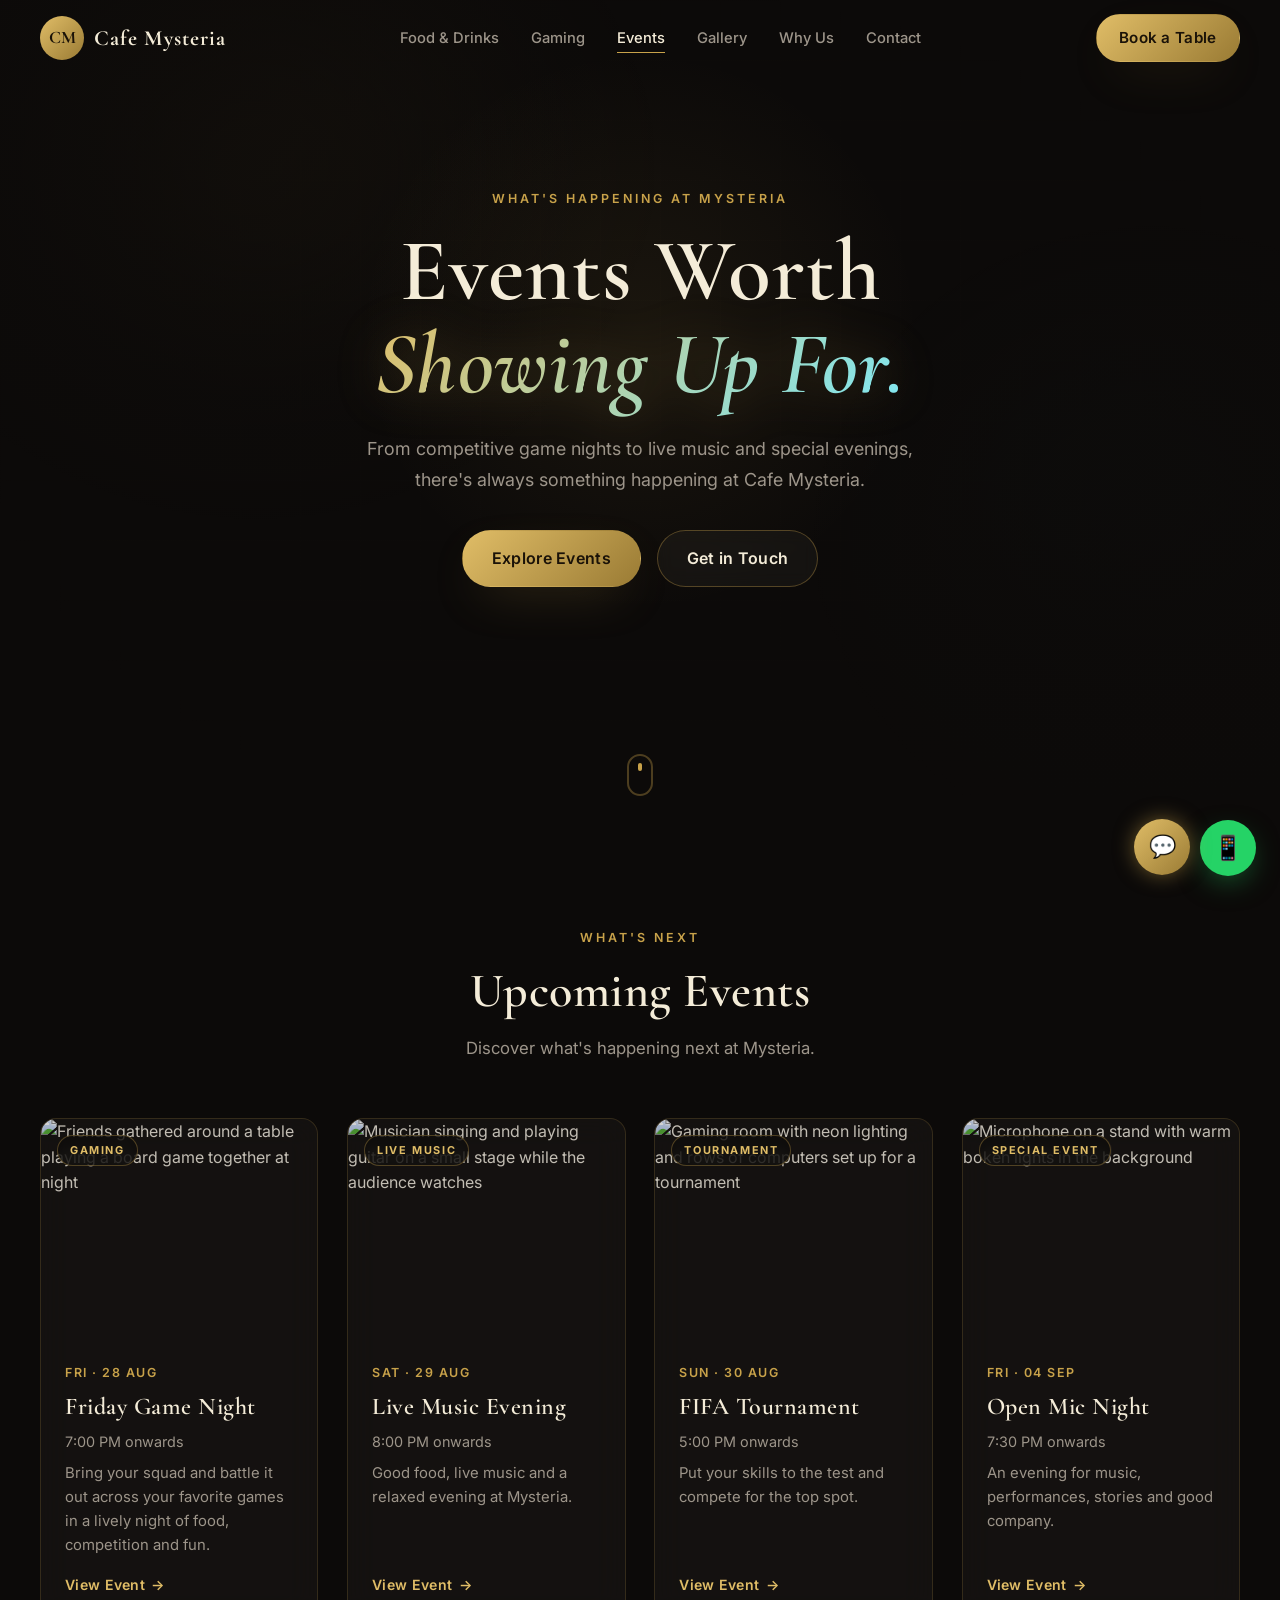
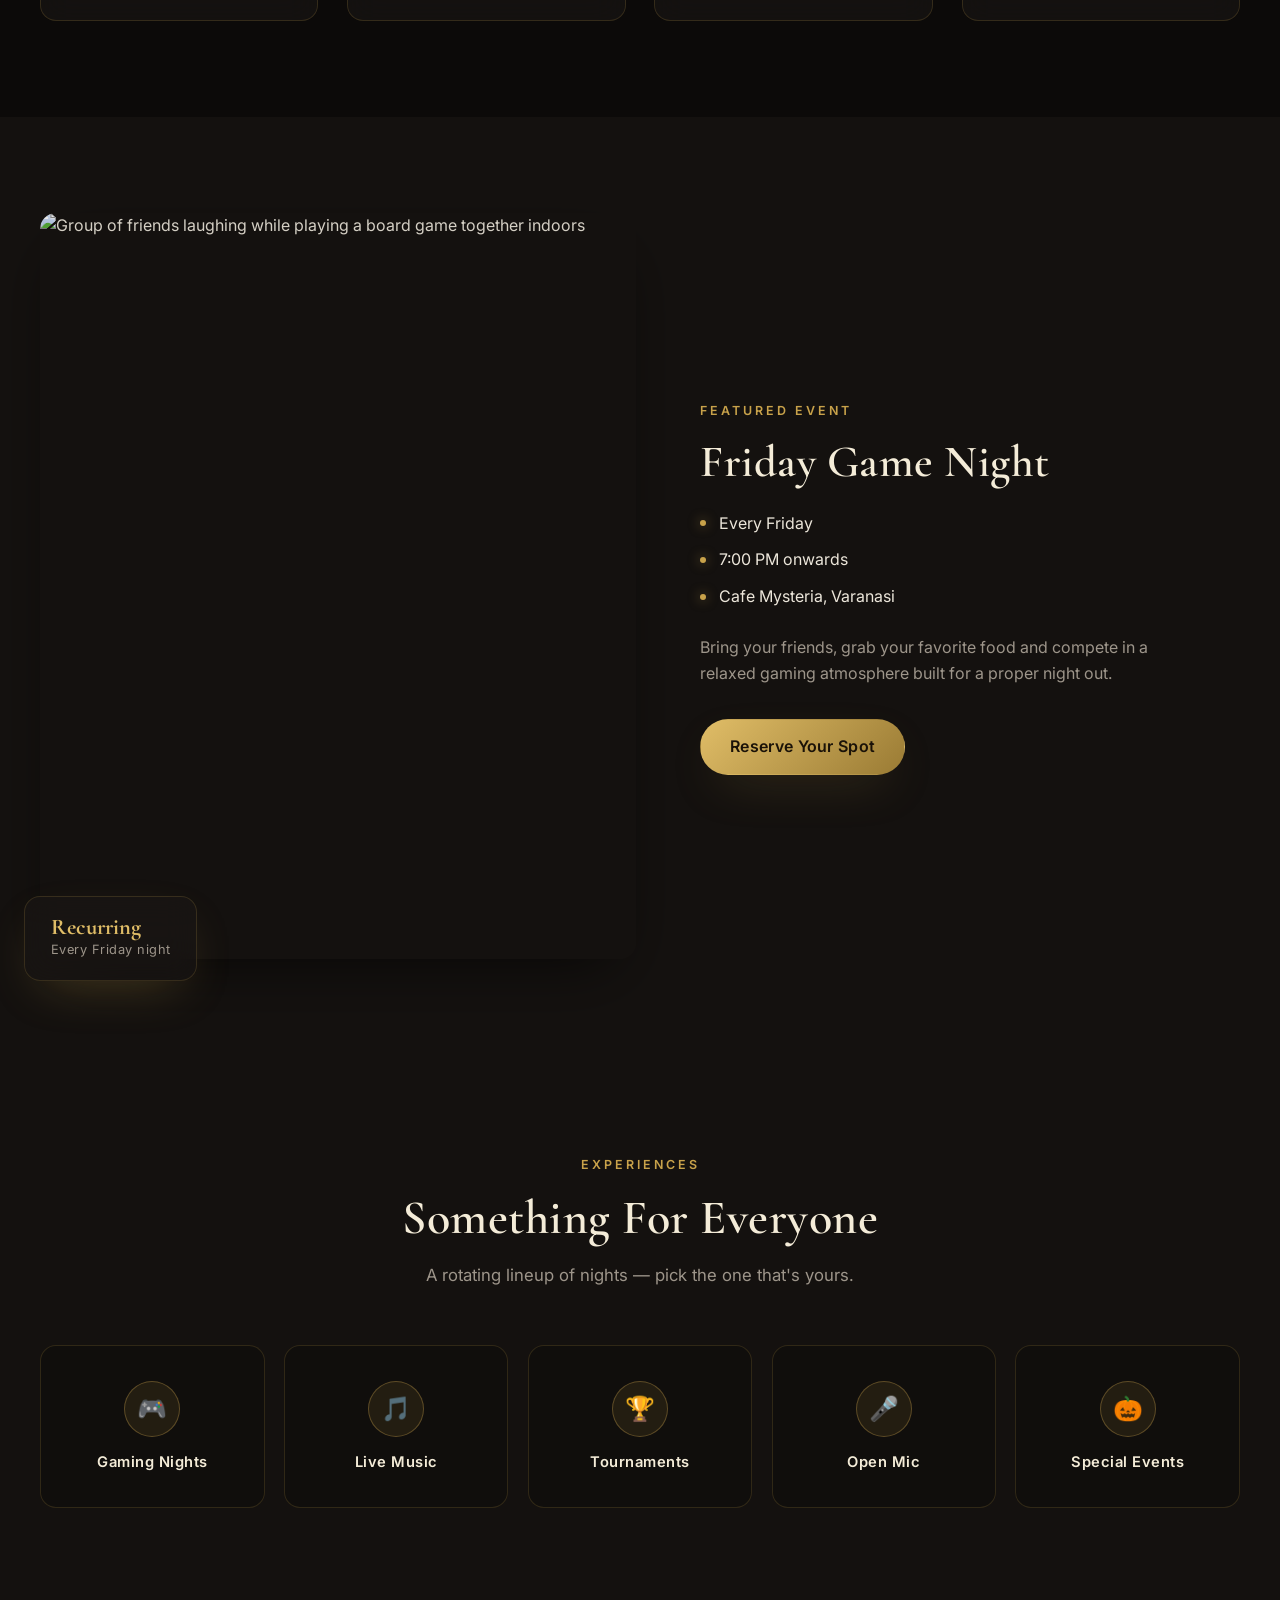
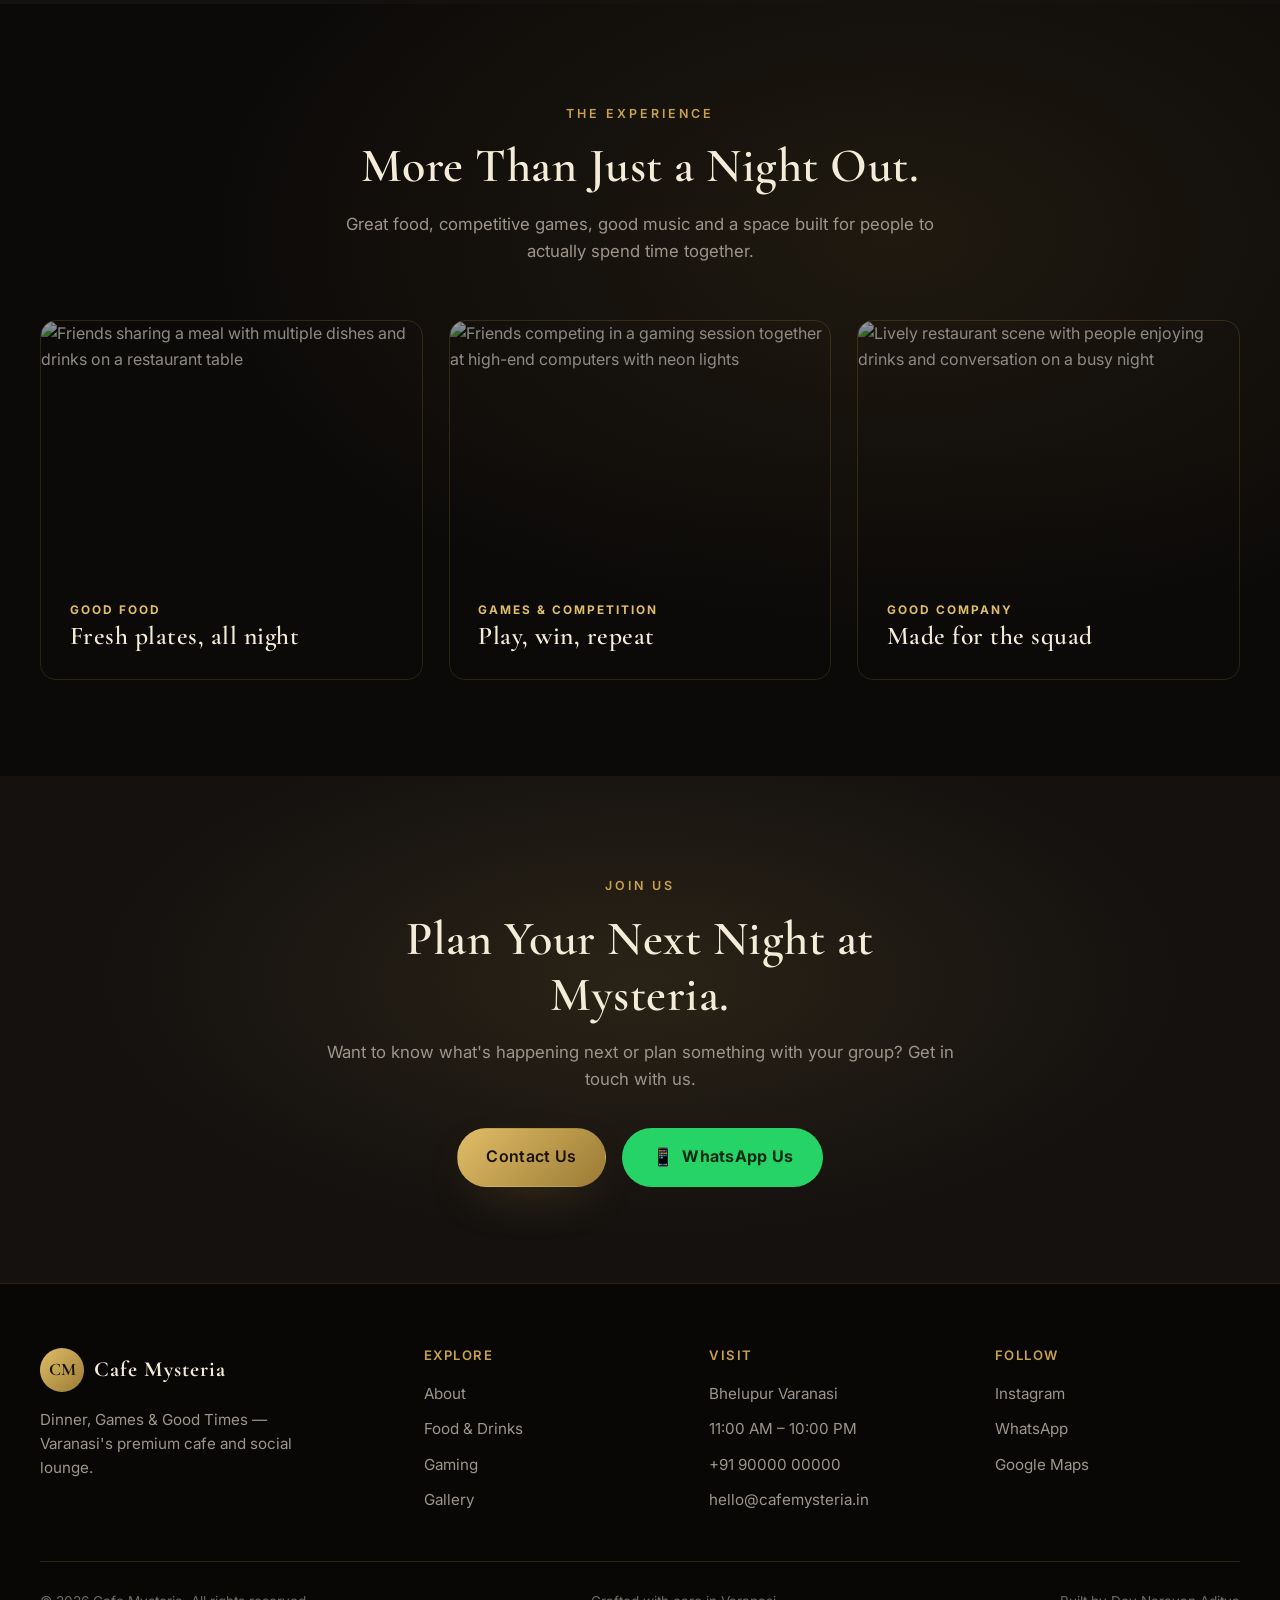
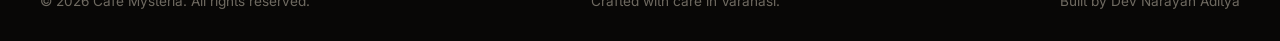
==== commit c3cd258a: "New Event" ====
--- a/events.html
+++ b/events.html
@@ -1,61 +1,735 @@
 <!doctype html>
 <html lang="en">
-<head>
-  <meta charset="UTF-8" />
-  <meta name="viewport" content="width=device-width, initial-scale=1.0" />
-  <title>Events | Cafe Mysteria Varanasi</title>
-  <meta name="description" content="Discover upcoming gaming nights, live music, tournaments and special events at Cafe Mysteria, Varanasi." />
-  <meta property="og:title" content="Events | Cafe Mysteria Varanasi" />
-  <meta property="og:description" content="Events worth showing up for at Cafe Mysteria." />
-  <meta property="og:image" content="https://cafe-mysteria-varanasi.vercel.app/Images/gamingmys.webp" />
-  <meta name="twitter:card" content="summary_large_image" />
-  <link rel="preconnect" href="https://fonts.googleapis.com" />
-  <link rel="preconnect" href="https://fonts.gstatic.com" crossorigin />
-  <link href="https://fonts.googleapis.com/css2?family=Cormorant+Garamond:wght@500;600;700&family=Inter:wght@400;500;600;700&display=swap" rel="stylesheet" />
-  <style>
-    :root{--bg:#0c0a09;--soft:#14110f;--surface:#1c1816;--gold:#c8a24a;--bright:#e0bd67;--cream:#f4ecd8;--text:#ece6da;--muted:#9d958a;--dim:#6f6a61;--line:rgba(200,162,74,.2);--neon:#4fd1e0;--wa:#25d366;--display:'Cormorant Garamond',Georgia,serif;--body:Inter,system-ui,sans-serif;--max:1200px}
-    *{box-sizing:border-box;margin:0;padding:0}html{scroll-behavior:smooth;scroll-padding-top:88px}body{background:var(--bg);color:var(--text);font-family:var(--body);line-height:1.6;overflow-x:hidden}a{color:inherit;text-decoration:none}img{display:block;width:100%;object-fit:cover}button{font:inherit}.container{width:min(calc(100% - 2.5rem),var(--max));margin:auto}.eyebrow{color:var(--gold);font-size:.72rem;font-weight:700;letter-spacing:3px;text-transform:uppercase}.btn{display:inline-flex;align-items:center;justify-content:center;gap:.5rem;border:1px solid transparent;border-radius:100px;padding:.78rem 1.45rem;font-size:.9rem;font-weight:700;transition:.3s ease;white-space:nowrap}.btn:hover{transform:translateY(-2px)}.gold{background:linear-gradient(135deg,var(--bright),#9a7b34);color:#1a1208;box-shadow:0 18px 50px -20px rgba(200,162,74,.6)}.ghost{border-color:rgba(200,162,74,.38);background:rgba(244,236,216,.04);color:var(--cream)}.ghost:hover{border-color:var(--gold);background:rgba(200,162,74,.12)}.wa{background:var(--wa);color:#062a14}.section{padding:7rem 0}.section-head{max-width:650px;margin:0 auto 3rem;text-align:center}.section-head h2,.featured-copy h2,.experience h2{font:600 clamp(2.4rem,5vw,4rem)/1 var(--display);color:var(--cream);margin:.7rem 0 1rem}.section-head p,.lead{color:var(--muted);font-size:1.03rem}
-    header{position:absolute;z-index:10;top:0;width:100%;border-bottom:1px solid rgba(200,162,74,.12)}nav{height:88px;display:flex;align-items:center;justify-content:space-between;gap:2rem}.logo{display:flex;align-items:center;gap:.7rem}.logo img{width:42px;height:42px;object-fit:contain}.logo-text{font:600 1.6rem var(--display);color:var(--cream)}.nav-links{display:flex;align-items:center;gap:1.65rem;color:var(--muted);font-size:.78rem;font-weight:600}.nav-links a{transition:color .25s}.nav-links a:hover,.nav-links a.active{color:var(--bright)}.nav-actions{display:flex;align-items:center;gap:.65rem}.nav-actions .btn{padding:.58rem 1rem;font-size:.75rem}.toggle{display:none;background:none;border:0;color:var(--cream);font-size:1.7rem;cursor:pointer}
-    .hero{min-height:720px;display:grid;place-items:center;position:relative;background:linear-gradient(90deg,rgba(12,10,9,.95),rgba(12,10,9,.48)),url('https://cafe-mysteria-varanasi.vercel.app/Images/gamingmys.webp') center/cover}.hero:after{content:"";position:absolute;inset:0;background:linear-gradient(180deg,rgba(12,10,9,.15),var(--bg) 96%)}.hero-content{position:relative;z-index:1;width:min(100% - 2.5rem,760px);padding-top:6rem}.hero h1{font:600 clamp(3.3rem,8vw,6.4rem)/.92 var(--display);letter-spacing:.5px;color:var(--cream);margin:.9rem 0 1.4rem}.hero h1 em{color:var(--bright);font-style:italic}.hero p{max-width:600px;color:#c1b8aa;font-size:1.08rem}.hero-actions{display:flex;gap:.8rem;flex-wrap:wrap;margin-top:2rem}.scroll{position:absolute;z-index:2;bottom:2rem;left:50%;color:var(--gold);font-size:.68rem;letter-spacing:2px;text-transform:uppercase;transform:translateX(-50%)}
-    .events{background:var(--bg)}.cards{display:grid;grid-template-columns:repeat(4,1fr);gap:1rem}.card{display:flex;flex-direction:column;background:linear-gradient(145deg,rgba(28,24,22,.9),rgba(20,17,15,.8));border:1px solid var(--line);overflow:hidden;transition:.35s ease}.card:hover{transform:translateY(-7px);border-color:rgba(200,162,74,.55);box-shadow:0 22px 50px -30px rgba(200,162,74,.7)}.card-media{height:215px;overflow:hidden;position:relative}.card-media img{height:100%;transition:transform .6s ease}.card:hover img{transform:scale(1.06)}.tag{position:absolute;top:1rem;left:1rem;padding:.35rem .6rem;background:rgba(12,10,9,.78);color:var(--bright);font-size:.62rem;font-weight:700;letter-spacing:1.3px}.card-body{display:flex;flex-direction:column;flex:1;padding:1.35rem}.date{color:var(--gold);font-size:.68rem;letter-spacing:1.5px;font-weight:700}.card h3{font:600 1.7rem/1 var(--display);color:var(--cream);margin:.55rem 0}.time{color:var(--text);font-size:.82rem}.card p{color:var(--muted);font-size:.82rem;line-height:1.65;margin:1rem 0 1.35rem}.card .text-link{margin-top:auto;color:var(--bright);font-size:.75rem;font-weight:700;letter-spacing:1px;text-transform:uppercase}.text-link span{display:inline-block;transition:transform .2s}.text-link:hover span{transform:translateX(5px)}
-    .featured{padding-top:1rem}.feature-grid{display:grid;grid-template-columns:1.15fr .85fr;min-height:540px;border:1px solid var(--line);background:var(--soft)}.feature-image{min-height:540px}.feature-image img{height:100%}.featured-copy{display:flex;flex-direction:column;justify-content:center;padding:clamp(2rem,5vw,5rem)}.featured-copy h2{font-size:clamp(2.8rem,5vw,4.8rem)}.details{display:grid;gap:.65rem;border-block:1px solid var(--line);padding:1.2rem 0;margin:1.5rem 0;color:var(--muted);font-size:.88rem}.details strong{color:var(--cream);font-weight:500;margin-right:.4rem}.featured-copy .btn{align-self:flex-start}
-    .types{background:var(--soft);border-block:1px solid rgba(200,162,74,.1)}.type-grid{display:grid;grid-template-columns:repeat(5,1fr);gap:.7rem;margin-top:2.6rem}.type{border-top:1px solid var(--line);padding:1.2rem .2rem;color:var(--cream);font:600 1.35rem/1.05 var(--display)}.type:before{content:'✦';display:block;color:var(--gold);font:1rem var(--body);margin-bottom:1.3rem}
-    .experience{position:relative;overflow:hidden}.experience:before{content:"";position:absolute;width:420px;height:420px;right:-180px;top:10%;border:1px solid rgba(79,209,224,.16);border-radius:50%;box-shadow:0 0 0 50px rgba(79,209,224,.025),0 0 0 100px rgba(79,209,224,.018)}.experience-grid{display:grid;grid-template-columns:.85fr 1.15fr;gap:5rem;align-items:center}.experience h2{font-size:clamp(2.7rem,5vw,4.4rem)}.feature-list{display:grid;grid-template-columns:repeat(3,1fr);gap:1rem}.experience-item{position:relative;min-height:270px;padding:1.5rem;background-size:cover;background-position:center;display:flex;align-items:flex-end;overflow:hidden}.experience-item:after{content:"";position:absolute;inset:0;background:linear-gradient(0deg,rgba(12,10,9,.95),rgba(12,10,9,.05))}.experience-item span{position:relative;z-index:1;color:var(--cream);font-size:.72rem;font-weight:700;letter-spacing:1.5px}.experience-item:nth-child(1){background-image:url('https://cafe-mysteria-varanasi.vercel.app/Images/foodmys.webp')}.experience-item:nth-child(2){background-image:url('https://cafe-mysteria-varanasi.vercel.app/Images/gaming - Copy.webp')}.experience-item:nth-child(3){background-image:url('https://cafe-mysteria-varanasi.vercel.app/Images/view3.webp')}
-    .cta{padding:6rem 1.5rem;text-align:center;background:linear-gradient(135deg,rgba(200,162,74,.12),rgba(79,209,224,.04));border-top:1px solid var(--line);border-bottom:1px solid var(--line)}.cta h2{font:600 clamp(2.6rem,5vw,4.5rem)/1 var(--display);color:var(--cream);margin:.7rem 0 1rem}.cta p{max-width:540px;margin:0 auto;color:var(--muted)}.cta-actions{display:flex;justify-content:center;gap:.75rem;flex-wrap:wrap;margin-top:2rem}
-    footer{padding:4rem 0 1.5rem;background:#090807}.footer-grid{display:grid;grid-template-columns:1.6fr repeat(3,1fr);gap:3rem}.footer-brand p{max-width:270px;color:var(--muted);font-size:.82rem;margin-top:1rem}.footer-col h3{font:600 1.3rem var(--display);color:var(--cream);margin-bottom:1rem}.footer-col li{color:var(--muted);font-size:.78rem;margin:.55rem 0}.footer-col a:hover{color:var(--bright)}.footer-bottom{display:flex;justify-content:space-between;gap:1rem;border-top:1px solid rgba(200,162,74,.12);margin-top:3rem;padding-top:1.2rem;color:var(--dim);font-size:.7rem}
-    .reveal{opacity:0;transform:translateY(20px);transition:opacity .7s ease,transform .7s ease}.reveal.visible{opacity:1;transform:none}
-    @media(max-width:1000px){.nav-links{gap:.8rem}.nav-actions .ghost{display:none}.cards{grid-template-columns:repeat(2,1fr)}.footer-grid{grid-template-columns:1.5fr repeat(3,1fr);gap:1.5rem}}
-    @media(max-width:720px){.container{width:min(calc(100% - 2rem),var(--max))}header{background:rgba(12,10,9,.78);backdrop-filter:blur(12px)}nav{height:74px}.nav-links{display:none;position:absolute;top:74px;left:0;right:0;padding:1.2rem 1rem;background:#14110f;border-bottom:1px solid var(--line);flex-direction:column;align-items:flex-start}.nav-links.open{display:flex}.nav-actions .gold{display:none}.toggle{display:block}.hero{min-height:650px}.hero-content{padding-top:4rem}.hero h1{font-size:clamp(3rem,15vw,5rem)}.section{padding:5rem 0}.feature-grid,.experience-grid{grid-template-columns:1fr}.feature-image{min-height:330px;max-height:420px}.featured-copy{padding:2.2rem 1.5rem}.type-grid{grid-template-columns:repeat(2,1fr)}.type:last-child{grid-column:span 2}.feature-list{grid-template-columns:repeat(3,1fr)}.experience-item{min-height:190px}.footer-grid{grid-template-columns:1fr 1fr;gap:2rem}.footer-brand{grid-column:span 2}.footer-bottom{flex-direction:column}}
-    @media(max-width:430px){.cards{grid-template-columns:1fr}.card-media{height:230px}.feature-list{grid-template-columns:1fr}.experience-item{min-height:230px}.type:last-child{grid-column:auto}.logo-text{font-size:1.4rem}.hero-actions .btn{width:100%}}
-  </style>
-</head>
-<body>
-  <header><nav class="container" aria-label="Main navigation">
-    <a class="logo" href="index.html" aria-label="Cafe Mysteria home"><img src="https://cafe-mysteria-varanasi.vercel.app/Images/logo.png" alt="Cafe Mysteria logo"><span class="logo-text">Cafe Mysteria</span></a>
-    <ul class="nav-links" id="navLinks"><li><a href="index.html#menu">Food &amp; Drinks</a></li><li><a href="index.html#games">Gaming</a></li><li><a class="active" href="events.html" aria-current="page">Events</a></li><li><a href="index.html#gallery">Gallery</a></li><li><a href="index.html#why">Why Us</a></li><li><a href="#contact">Contact</a></li></ul>
-    <div class="nav-actions"><a class="btn ghost" href="#contact">Reserve</a><a class="btn gold" href="#contact">Book a Table</a><button class="toggle" id="toggle" aria-label="Toggle menu" aria-expanded="false">☰</button></div>
-  </nav></header>
-
-  <main>
-    <section class="hero" aria-labelledby="hero-title"><div class="hero-content"><span class="eyebrow">What's happening at Mysteria</span><h1 id="hero-title">Events Worth<br><em>Showing Up For.</em></h1><p>From competitive game nights to live music and special evenings, there's always something happening at Cafe Mysteria.</p><div class="hero-actions"><a class="btn gold" href="#upcoming">Explore Events <span>↓</span></a><a class="btn ghost" href="#contact">Get in Touch</a></div></div><a class="scroll" href="#upcoming">Scroll to discover</a></section>
-
-    <section class="section events" id="upcoming"><div class="container"><div class="section-head reveal"><span class="eyebrow">Mark your calendar</span><h2>Upcoming Events</h2><p>Discover what's happening next at Mysteria.</p></div><div class="cards">
-      <article class="card reveal"><div class="card-media"><img src="https://cafe-mysteria-varanasi.vercel.app/Images/gaming%20-%20Copy.webp" alt="Gaming setup ready for Friday Game Night" loading="lazy"><span class="tag">GAMING</span></div><div class="card-body"><span class="date">FRI • 28 AUG</span><h3>Friday Game Night</h3><span class="time">7:00 PM onwards</span><p>Bring your squad and battle it out across your favorite games in a lively night of food, competition and fun.</p><a class="text-link" href="#contact">View Event <span>→</span></a></div></article>
-      <article class="card reveal"><div class="card-media"><img src="https://cafe-mysteria-varanasi.vercel.app/Images/view3.webp" alt="Warm cafe interior ready for live music" loading="lazy"><span class="tag">LIVE MUSIC</span></div><div class="card-body"><span class="date">SAT • 29 AUG</span><h3>Live Music Evening</h3><span class="time">8:00 PM onwards</span><p>Good food, live music and a relaxed evening at Mysteria.</p><a class="text-link" href="#contact">View Event <span>→</span></a></div></article>
-      <article class="card reveal"><div class="card-media"><img src="https://cafe-mysteria-varanasi.vercel.app/Images/gamingmys.webp" alt="PC gaming lounge for a FIFA tournament" loading="lazy"><span class="tag">TOURNAMENT</span></div><div class="card-body"><span class="date">SUN • 30 AUG</span><h3>FIFA Tournament</h3><span class="time">5:00 PM onwards</span><p>Put your skills to the test and compete for the top spot.</p><a class="text-link" href="#contact">View Event <span>→</span></a></div></article>
-      <article class="card reveal"><div class="card-media"><img src="https://cafe-mysteria-varanasi.vercel.app/Images/view5.webp" alt="Cosy Cafe Mysteria space for open mic night" loading="lazy"><span class="tag">SPECIAL EVENT</span></div><div class="card-body"><span class="date">FRI • 04 SEP</span><h3>Open Mic Night</h3><span class="time">7:30 PM onwards</span><p>An evening for music, performances, stories and good company.</p><a class="text-link" href="#contact">View Event <span>→</span></a></div></article>
-    </div></div></section>
-
-    <section class="section featured"><div class="container feature-grid reveal"><div class="feature-image"><img src="https://cafe-mysteria-varanasi.vercel.app/Images/gamingmys.webp" alt="Immersive PC gaming lounge at Cafe Mysteria" loading="lazy"></div><div class="featured-copy"><span class="eyebrow">Featured event</span><h2>Friday<br>Game Night</h2><p class="lead">Bring your friends, grab your favorite food and compete in a relaxed gaming atmosphere built for a proper night out.</p><div class="details"><span><strong>When</strong> Every Friday</span><span><strong>Time</strong> 7:00 PM onwards</span><span><strong>Where</strong> Cafe Mysteria, Varanasi</span></div><a class="btn gold" href="https://wa.me/919000000000?text=Hi%20Cafe%20Mysteria%2C%20I%27d%20like%20to%20reserve%20a%20spot%20for%20Friday%20Game%20Night" target="_blank" rel="noopener">Reserve Your Spot</a></div></div></section>
-
-    <section class="section types"><div class="container"><div class="section-head reveal"><span class="eyebrow">Find your kind of night</span><h2>Something For Everyone</h2></div><div class="type-grid reveal"><div class="type">Gaming Nights</div><div class="type">Live Music</div><div class="type">Tournaments</div><div class="type">Open Mic</div><div class="type">Special Events</div></div></div></section>
-
-    <section class="section experience"><div class="container experience-grid"><div class="reveal"><span class="eyebrow">The Mysteria feeling</span><h2>More Than Just a Night Out.</h2><p class="lead">Great food, competitive games, good music and a space built for people to actually spend time together.</p></div><div class="feature-list reveal"><div class="experience-item"><span>GOOD FOOD</span></div><div class="experience-item"><span>GAMES &amp; COMPETITION</span></div><div class="experience-item"><span>GOOD COMPANY</span></div></div></div></section>
-
-    <section class="cta" id="contact"><span class="eyebrow">Make it a plan</span><h2>Plan Your Next Night<br>at Mysteria.</h2><p>Want to know what's happening next or plan something with your group? Get in touch with us.</p><div class="cta-actions"><a class="btn gold" href="tel:+919000000000">Contact Us</a><a class="btn wa" href="https://wa.me/919000000000?text=Hi%20Cafe%20Mysteria%2C%20I%27d%20like%20to%20know%20about%20upcoming%20events" target="_blank" rel="noopener">WhatsApp Us</a></div></section>
-  </main>
-
-  <footer><div class="container footer-grid"><div class="footer-brand"><a class="logo" href="index.html"><img src="https://cafe-mysteria-varanasi.vercel.app/Images/logo.png" alt="Cafe Mysteria logo"><span class="logo-text">Cafe Mysteria</span></a><p>Dinner, Games &amp; Good Times — Varanasi's premium cafe and social lounge.</p></div><div class="footer-col"><h3>Explore</h3><ul><li><a href="index.html#about">About</a></li><li><a href="index.html#menu">Food &amp; Drinks</a></li><li><a href="index.html#games">Gaming</a></li><li><a href="index.html#gallery">Gallery</a></li></ul></div><div class="footer-col"><h3>Visit</h3><ul><li>First Floor, Plot no B27/93-D-A</li><li>Bhelupur, Varanasi 221005</li><li>11:00 AM – 10:00 PM</li><li>hello@cafemysteria.in</li></ul></div><div class="footer-col"><h3>Follow</h3><ul><li><a href="https://www.instagram.com/mysteria.ig/" target="_blank" rel="noopener">Instagram</a></li><li><a href="https://wa.me/919000000000" target="_blank" rel="noopener">WhatsApp</a></li><li><a href="#contact">Google Maps</a></li></ul></div></div><div class="container footer-bottom"><span>© <span id="year"></span> Cafe Mysteria. All rights reserved.</span><span>Crafted with care in Varanasi.</span><span>Built by Dev Narayan Aditya</span></div></footer>
-  <script>const toggle=document.getElementById('toggle'),links=document.getElementById('navLinks');toggle.addEventListener('click',()=>{const open=links.classList.toggle('open');toggle.setAttribute('aria-expanded',open)});links.querySelectorAll('a').forEach(a=>a.addEventListener('click',()=>links.classList.remove('open')));document.getElementById('year').textContent=new Date().getFullYear();const observer=new IntersectionObserver(entries=>entries.forEach(e=>{if(e.isIntersecting)e.target.classList.add('visible')}),{threshold:.12});document.querySelectorAll('.reveal').forEach(el=>observer.observe(el));</script>
-</body>
-</html>+  <head>
+    <meta charset="UTF-8" />
+    <meta name="viewport" content="width=device-width, initial-scale=1.0" />
+    <meta name="description" content="Discover upcoming gaming nights, live music, tournaments and special events at Cafe Mysteria, Varanasi." />
+    <link rel="preconnect" href="https://fonts.googleapis.com" />
+    <link rel="preconnect" href="https://fonts.gstatic.com" crossorigin />
+    <link href="https://fonts.googleapis.com/css2?family=Cormorant+Garamond:wght@400;500;600;700&family=Inter:wght@300;400;500;600;700&display=swap" rel="stylesheet" />
+    <title>Events | Cafe Mysteria Varanasi</title>
+    <meta property="og:type" content="website" />
+    <meta property="og:title" content="Events | Cafe Mysteria Varanasi" />
+    <meta property="og:description" content="Discover upcoming gaming nights, live music, tournaments and special events at Cafe Mysteria, Varanasi." />
+    <meta property="og:image" content="https://images.pexels.com/photos/7862518/pexels-photo-7862518.jpeg?auto=compress&cs=tinysrgb&h=630&w=1200" />
+    <meta name="twitter:card" content="summary_large_image" />
+    <meta name="twitter:title" content="Events | Cafe Mysteria Varanasi" />
+    <meta name="twitter:description" content="Discover upcoming gaming nights, live music, tournaments and special events at Cafe Mysteria, Varanasi." />
+    <meta name="twitter:image" content="https://images.pexels.com/photos/7862518/pexels-photo-7862518.jpeg?auto=compress&cs=tinysrgb&h=630&w=1200" />
+
+    <!-- ===== Embedded design system (ported from Cafe Mysteria's style.css) ===== -->
+    <style>
+      :root {
+        --bg: #0c0a09;
+        --bg-soft: #14110f;
+        --bg-card: rgba(28, 24, 22, 0.55);
+        --surface: #1c1816;
+        --gold: #c8a24a;
+        --gold-bright: #e0bd67;
+        --gold-deep: #9a7b34;
+        --cream: #f4ecd8;
+        --text: #ece6da;
+        --text-muted: #9d958a;
+        --text-dim: #6f6a61;
+        --line: rgba(200, 162, 74, 0.18);
+        --line-strong: rgba(200, 162, 74, 0.35);
+        --success: #6bbf8a;
+        --whatsapp: #25d366;
+        --neon: #4fd1e0;
+        --neon-bright: #7ee8f5;
+        --neon-deep: #2a9aaf;
+        --neon-line: rgba(79, 209, 224, 0.22);
+        --neon-line-strong: rgba(79, 209, 224, 0.42);
+        --neon-shadow: 0 18px 50px -20px rgba(79, 209, 224, 0.35);
+        --font-display: "Cormorant Garamond", Georgia, serif;
+        --font-body: "Inter", system-ui, sans-serif;
+        --s-1: 0.5rem; --s-2: 1rem; --s-3: 1.5rem; --s-4: 2rem;
+        --s-5: 3rem; --s-6: 4rem; --s-7: 6rem;
+        --radius: 16px; --radius-sm: 10px; --maxw: 1200px;
+        --shadow: 0 24px 60px -24px rgba(0, 0, 0, 0.7);
+        --shadow-gold: 0 18px 50px -20px rgba(200, 162, 74, 0.35);
+      }
+
+      * { margin: 0; padding: 0; box-sizing: border-box; }
+      html { scroll-behavior: smooth; scroll-padding-top: 90px; }
+      body {
+        font-family: var(--font-body);
+        background: var(--bg);
+        color: var(--text);
+        line-height: 1.6;
+        -webkit-font-smoothing: antialiased;
+        -moz-osx-font-smoothing: grayscale;
+        overflow-x: hidden;
+      }
+      img { max-width: 100%; display: block; }
+      a { color: inherit; text-decoration: none; }
+      ul { list-style: none; }
+      h1, h2, h3, h4 {
+        font-family: var(--font-display);
+        font-weight: 600;
+        line-height: 1.15;
+        letter-spacing: 0.5px;
+      }
+      .container { width: min(100% - 2.5rem, var(--maxw)); margin-inline: auto; }
+      .eyebrow {
+        display: inline-block;
+        font-family: var(--font-body);
+        font-size: 0.78rem;
+        font-weight: 600;
+        letter-spacing: 3px;
+        text-transform: uppercase;
+        color: var(--gold);
+        margin-bottom: 1rem;
+      }
+      em { color: var(--gold-bright); font-style: italic; }
+
+      /* Buttons */
+      .btn {
+        display: inline-flex; align-items: center; justify-content: center;
+        gap: 0.5rem; padding: 0.7rem 1.4rem; border-radius: 100px;
+        font-family: var(--font-body); font-size: 0.95rem; font-weight: 600;
+        letter-spacing: 0.3px; border: 1px solid transparent; cursor: pointer;
+        transition: all 0.3s cubic-bezier(0.2, 0.8, 0.2, 1); white-space: nowrap;
+      }
+      .btn-lg { padding: 0.9rem 1.8rem; font-size: 1rem; }
+      .btn-gold {
+        background: linear-gradient(135deg, var(--gold-bright), var(--gold-deep));
+        color: #1a1208; box-shadow: var(--shadow-gold);
+      }
+      .btn-gold:hover { transform: translateY(-2px); box-shadow: 0 22px 60px -18px rgba(200, 162, 74, 0.55); }
+      .btn-ghost {
+        background: rgba(244, 236, 216, 0.04); color: var(--cream);
+        border-color: var(--line-strong); backdrop-filter: blur(8px);
+      }
+      .btn-ghost:hover { background: rgba(200, 162, 74, 0.12); border-color: var(--gold); color: var(--gold-bright); }
+      .btn-whatsapp { background: var(--whatsapp); color: #062a14; font-weight: 700; }
+      .btn-whatsapp:hover { background: #1fb855; transform: translateY(-2px); }
+      .wa-icon { font-size: 1.1rem; }
+
+      /* Glass */
+      .glass {
+        background: var(--bg-card); backdrop-filter: blur(16px); -webkit-backdrop-filter: blur(16px);
+        border: 1px solid var(--line); border-radius: var(--radius);
+      }
+
+      /* Navbar */
+      #navbar {
+        position: fixed; top: 0; left: 0; width: 100%; z-index: 1000;
+        transition: all 0.4s ease;
+      }
+      #navbar.scrolled {
+        background: rgba(12, 10, 9, 0.82); backdrop-filter: blur(18px); -webkit-backdrop-filter: blur(18px);
+        border-bottom: 1px solid var(--line); box-shadow: 0 10px 30px -20px rgba(0, 0, 0, 0.8);
+      }
+      .nav { display: flex; align-items: center; justify-content: space-between; height: 76px; transition: height 0.4s ease; }
+      #navbar.scrolled .nav { height: 64px; }
+      .logo { display: flex; align-items: center; gap: 0.6rem; font-family: var(--font-display); font-size: 1.35rem; font-weight: 700; color: var(--cream); }
+      .logo-mark {
+        display: inline-grid; place-items: center; width: 44px; height: 44px; border-radius: 50%;
+        background: linear-gradient(135deg, var(--gold-bright), var(--gold-deep)); color: #1a1208;
+        font-family: var(--font-display); font-size: 1.1rem; font-weight: 700; flex-shrink: 0;
+      }
+      .logo-text { letter-spacing: 1px; }
+      .nav-links { display: flex; gap: 2rem; }
+      .nav-links a { font-size: 0.92rem; font-weight: 500; color: var(--text-muted); position: relative; transition: color 0.3s; }
+      .nav-links a::after {
+        content: ""; position: absolute; left: 0; bottom: -6px; width: 0; height: 1.5px;
+        background: var(--gold); transition: width 0.3s ease;
+      }
+      .nav-links a:hover, .nav-links a.active { color: var(--cream); }
+      .nav-links a:hover::after, .nav-links a.active::after { width: 100%; }
+      .nav-actions { display: flex; align-items: center; gap: 0.75rem; }
+      .nav-actions .btn-ghost { display: none; }
+      .nav-toggle { display: none; flex-direction: column; gap: 5px; background: none; border: none; cursor: pointer; padding: 6px; }
+      .nav-toggle span { width: 24px; height: 2px; background: var(--cream); border-radius: 2px; transition: all 0.3s; }
+      .nav-toggle.open span:nth-child(1) { transform: translateY(7px) rotate(45deg); }
+      .nav-toggle.open span:nth-child(2) { opacity: 0; }
+      .nav-toggle.open span:nth-child(3) { transform: translateY(-7px) rotate(-45deg); }
+
+      /* Hero */
+      .hero { position: relative; min-height: 92vh; display: flex; align-items: center; overflow: hidden; }
+      .hero-bg { position: absolute; inset: 0; background: url("https://images.pexels.com/photos/7862518/pexels-photo-7862518.jpeg?auto=compress&cs=tinysrgb&h=1080&w=1920") center/cover no-repeat; transform: scale(1.05); animation: heroZoom 20s ease-in-out infinite alternate; }
+      @keyframes heroZoom { to { transform: scale(1.15); } }
+      .hero-aurora { position: absolute; top: -20%; left: -10%; width: 60%; height: 80%; background: radial-gradient(ellipse, rgba(200, 162, 74, 0.18), transparent 65%); filter: blur(50px); animation: auroraDrift 14s ease-in-out infinite alternate; pointer-events: none; z-index: 1; }
+      .hero-aurora-2 { top: 30%; left: auto; right: -15%; width: 50%; height: 70%; background: radial-gradient(ellipse, rgba(79, 209, 224, 0.14), transparent 65%); animation-duration: 18s; animation-delay: -3s; }
+      @keyframes auroraDrift { 0% { transform: translate(0,0) rotate(0deg); } 100% { transform: translate(8%,6%) rotate(8deg); } }
+      .hero-grid { position: absolute; inset: 0; background-image: linear-gradient(rgba(200,162,74,0.04) 1px, transparent 1px), linear-gradient(90deg, rgba(200,162,74,0.04) 1px, transparent 1px); background-size: 60px 60px; mask-image: radial-gradient(ellipse at center, black 20%, transparent 75%); -webkit-mask-image: radial-gradient(ellipse at center, black 20%, transparent 75%); z-index: 1; pointer-events: none; }
+      .spotlight { position: absolute; inset: 0; pointer-events: none; background: radial-gradient(400px circle at var(--mx,50%) var(--my,40%), rgba(200,162,74,0.08), transparent 70%); z-index: 2; transition: background 0.2s ease; }
+      .hero-overlay { position: absolute; inset: 0; background: radial-gradient(ellipse at 50% 40%, rgba(12,10,9,0.35) 0%, rgba(12,10,9,0.78) 60%, rgba(12,10,9,0.95) 100%), linear-gradient(180deg, rgba(12,10,9,0.3), var(--bg) 98%); z-index: 1; }
+      .hero-content { position: relative; z-index: 2; text-align: center; padding-block: 6rem; }
+      .hero-content h1 { font-size: clamp(2.8rem, 7vw, 5.5rem); font-weight: 600; line-height: 1.05; margin-bottom: 1.5rem; color: var(--cream); animation: heroTitleIn 1s cubic-bezier(0.2,0.8,0.2,1) both; }
+      @keyframes heroTitleIn { from { opacity: 0; transform: translateY(30px); filter: blur(8px); } to { opacity: 1; transform: translateY(0); filter: blur(0); } }
+      .hero-content em { background: linear-gradient(135deg, var(--gold-bright), var(--neon-bright)); -webkit-background-clip: text; background-clip: text; -webkit-text-fill-color: transparent; filter: drop-shadow(0 0 24px rgba(200,162,74,0.3)); }
+      .hero-sub { max-width: 560px; margin: 0 auto 2.2rem; font-size: 1.12rem; color: var(--text-muted); line-height: 1.7; }
+      .hero-cta { display: flex; gap: 1rem; justify-content: center; flex-wrap: wrap; margin-bottom: 3.5rem; }
+      .scroll-hint { position: absolute; bottom: 2rem; left: 50%; transform: translateX(-50%); z-index: 2; }
+      .mouse { display: block; width: 26px; height: 42px; border: 2px solid var(--line-strong); border-radius: 14px; position: relative; }
+      .wheel { position: absolute; top: 7px; left: 50%; width: 4px; height: 8px; margin-left: -2px; background: var(--gold); border-radius: 2px; animation: wheel 1.6s ease-in-out infinite; }
+      @keyframes wheel { 0% { opacity: 1; top: 7px; } 100% { opacity: 0; top: 22px; } }
+
+      /* Section base */
+      .section { padding-block: var(--s-7); position: relative; }
+      .section-head { text-align: center; max-width: 620px; margin: 0 auto 3.5rem; }
+      .section-head h2 { font-size: clamp(2rem, 4.5vw, 3rem); color: var(--cream); margin-bottom: 1rem; }
+      .section-sub { color: var(--text-muted); font-size: 1.05rem; }
+
+      /* Upcoming events */
+      .events-grid { display: grid; grid-template-columns: repeat(4, 1fr); gap: 1.8rem; }
+      .event-card {
+        position: relative; overflow: hidden; border-radius: var(--radius);
+        background: var(--bg-card); backdrop-filter: blur(16px); -webkit-backdrop-filter: blur(16px);
+        border: 1px solid var(--line); display: flex; flex-direction: column;
+        transition: transform 0.4s cubic-bezier(0.2,0.8,0.2,1), box-shadow 0.4s, border-color 0.4s;
+      }
+      .event-card::before {
+        content: ""; position: absolute; inset: 0; border-radius: var(--radius); padding: 1px;
+        background: linear-gradient(135deg, transparent, rgba(200,162,74,0.45), transparent 60%);
+        -webkit-mask: linear-gradient(#000 0 0) content-box, linear-gradient(#000 0 0);
+        -webkit-mask-composite: xor; mask-composite: exclude; opacity: 0; transition: opacity 0.4s; pointer-events: none; z-index: 2;
+      }
+      .event-card:hover::before { opacity: 1; }
+      .event-card:hover { transform: translateY(-8px); border-color: var(--line-strong); box-shadow: var(--shadow), var(--shadow-gold); }
+      .event-img { height: 220px; overflow: hidden; position: relative; }
+      .event-img img { width: 100%; height: 100%; object-fit: cover; transition: transform 0.6s ease; filter: brightness(0.82); }
+      .event-card:hover .event-img img { transform: scale(1.08); filter: brightness(0.95); }
+      .event-cat {
+        position: absolute; top: 1rem; left: 1rem; z-index: 2;
+        font-size: 0.68rem; font-weight: 700; letter-spacing: 1.6px; text-transform: uppercase;
+        color: var(--gold-bright); background: rgba(12,10,9,0.72); border: 1px solid var(--line-strong);
+        padding: 0.35rem 0.75rem; border-radius: 100px; backdrop-filter: blur(8px); -webkit-backdrop-filter: blur(8px);
+      }
+      .event-body { padding: 1.5rem; display: flex; flex-direction: column; gap: 0.6rem; flex: 1; }
+      .event-date { font-size: 0.78rem; letter-spacing: 1.5px; text-transform: uppercase; color: var(--gold); font-weight: 600; }
+      .event-body h3 { font-size: 1.5rem; color: var(--cream); line-height: 1.15; }
+      .event-time { font-size: 0.9rem; color: var(--text-muted); }
+      .event-body p { color: var(--text-muted); font-size: 0.93rem; line-height: 1.6; flex: 1; }
+      .event-cta {
+        margin-top: 0.4rem; display: inline-flex; align-items: center; gap: 0.4rem;
+        font-size: 0.88rem; font-weight: 600; letter-spacing: 0.3px; color: var(--gold-bright);
+        transition: gap 0.3s ease, color 0.3s;
+      }
+      .event-cta .arrow { transition: transform 0.3s ease; }
+      .event-card:hover .event-cta { gap: 0.7rem; }
+      .event-card:hover .event-cta .arrow { transform: translateX(3px); }
+
+      /* Featured event */
+      .featured { background: var(--bg-soft); overflow: hidden; }
+      .featured-grid { display: grid; grid-template-columns: 1.05fr 0.95fr; gap: 4rem; align-items: center; }
+      .featured-media { position: relative; }
+      .featured-media img { width: 100%; aspect-ratio: 4/5; object-fit: cover; border-radius: var(--radius); box-shadow: var(--shadow); filter: brightness(0.9); }
+      .featured-badge {
+        position: absolute; bottom: -22px; left: -16px; padding: 1.2rem 1.6rem;
+        display: flex; flex-direction: column; gap: 0.1rem; background: var(--bg-card);
+        backdrop-filter: blur(16px); -webkit-backdrop-filter: blur(16px);
+        border: 1px solid var(--line); border-radius: var(--radius); box-shadow: var(--shadow-gold);
+      }
+      .featured-badge-title { font-family: var(--font-display); font-size: 1.4rem; font-weight: 700; color: var(--gold-bright); line-height: 1; }
+      .featured-badge-sub { font-size: 0.8rem; color: var(--text-muted); letter-spacing: 0.5px; }
+      .featured-text h2 { font-size: clamp(1.9rem, 4vw, 2.8rem); color: var(--cream); margin-bottom: 1.2rem; }
+      .featured-meta { display: grid; gap: 0.7rem; margin: 1.4rem 0 1.6rem; }
+      .featured-meta li { display: flex; align-items: center; gap: 0.8rem; color: var(--text); font-size: 1rem; }
+      .featured-meta .fm-dot { width: 6px; height: 6px; border-radius: 50%; background: var(--gold); flex-shrink: 0; box-shadow: 0 0 12px rgba(200,162,74,0.6); }
+      .featured-text > p { color: var(--text-muted); margin-bottom: 2rem; max-width: 460px; }
+
+      /* Event types */
+      .types { background: var(--bg-soft); }
+      .types-grid { display: grid; grid-template-columns: repeat(5, 1fr); gap: 1.2rem; }
+      .type-card {
+        text-align: center; padding: 2.2rem 1rem; border-radius: var(--radius);
+        border: 1px solid var(--line); background: rgba(12,10,9,0.4);
+        transition: transform 0.4s, border-color 0.4s, box-shadow 0.4s; position: relative; overflow: hidden;
+      }
+      .type-card::after {
+        content: ""; position: absolute; inset: 0; border-radius: var(--radius);
+        background: radial-gradient(circle at 50% 0%, rgba(200,162,74,0.14), transparent 60%);
+        opacity: 0; transition: opacity 0.4s; pointer-events: none;
+      }
+      .type-card:hover::after { opacity: 1; }
+      .type-card:hover { transform: translateY(-6px); border-color: var(--line-strong); box-shadow: var(--shadow-gold); }
+      .type-icon {
+        width: 56px; height: 56px; margin: 0 auto 1.1rem; display: grid; place-items: center;
+        border-radius: 50%; background: rgba(200,162,74,0.1); border: 1px solid var(--line-strong);
+        color: var(--gold-bright); font-size: 1.5rem; transition: box-shadow 0.4s, border-color 0.4s;
+      }
+      .type-card:hover .type-icon { border-color: var(--gold); box-shadow: 0 0 24px -4px rgba(200,162,74,0.4); }
+      .type-card h3 { font-family: var(--font-body); font-size: 0.92rem; font-weight: 600; letter-spacing: 0.5px; color: var(--cream); }
+
+      /* Experience */
+      .experience { position: relative; overflow: hidden; }
+      .experience-bg { position: absolute; inset: 0; background: radial-gradient(ellipse at 70% 30%, rgba(200,162,74,0.1), transparent 55%), var(--bg); }
+      .experience-grid { position: relative; display: grid; grid-template-columns: repeat(3, 1fr); gap: 1.6rem; }
+      .xp-card {
+        position: relative; border-radius: var(--radius); overflow: hidden; min-height: 360px;
+        display: flex; align-items: flex-end; border: 1px solid var(--line);
+        transition: transform 0.4s, box-shadow 0.4s;
+      }
+      .xp-card:hover { transform: translateY(-6px); box-shadow: var(--shadow); }
+      .xp-card img { position: absolute; inset: 0; width: 100%; height: 100%; object-fit: cover; transition: transform 0.6s ease; filter: brightness(0.6); }
+      .xp-card:hover img { transform: scale(1.06); filter: brightness(0.75); }
+      .xp-card::after { content: ""; position: absolute; inset: 0; background: linear-gradient(180deg, transparent 35%, rgba(12,10,9,0.9)); }
+      .xp-body { position: relative; z-index: 2; padding: 1.8rem; width: 100%; }
+      .xp-label { font-size: 0.74rem; letter-spacing: 2px; text-transform: uppercase; color: var(--gold-bright); font-weight: 700; margin-bottom: 0.4rem; }
+      .xp-body h3 { font-size: 1.6rem; color: var(--cream); }
+
+      /* Final CTA */
+      .final-cta { background: var(--bg-soft); position: relative; overflow: hidden; }
+      .final-cta-bg { position: absolute; inset: 0; background: radial-gradient(ellipse at 50% 40%, rgba(200,162,74,0.12), transparent 60%); }
+      .final-cta-inner { position: relative; text-align: center; max-width: 640px; margin: 0 auto; }
+      .final-cta-inner h2 { font-size: clamp(2rem, 4.5vw, 3rem); color: var(--cream); margin-bottom: 1rem; }
+      .final-cta-inner p { color: var(--text-muted); font-size: 1.05rem; margin-bottom: 2.2rem; }
+      .final-cta-btns { display: flex; gap: 1rem; justify-content: center; flex-wrap: wrap; }
+
+      /* Footer */
+      .footer { background: #080706; border-top: 1px solid var(--line); padding-top: 4rem; }
+      .footer-grid { display: grid; grid-template-columns: 1.4fr 1fr 1fr 1fr; gap: 2.5rem; padding-bottom: 3rem; }
+      .footer-brand p { color: var(--text-muted); margin-top: 1rem; max-width: 280px; font-size: 0.95rem; }
+      .footer-col h4 { font-family: var(--font-body); font-size: 0.82rem; letter-spacing: 1.5px; text-transform: uppercase; color: var(--gold); margin-bottom: 1.2rem; }
+      .footer-col ul { display: grid; gap: 0.7rem; }
+      .footer-col li, .footer-col a { color: var(--text-muted); font-size: 0.95rem; transition: color 0.3s; }
+      .footer-col a:hover { color: var(--gold-bright); }
+      .footer-bottom { display: flex; justify-content: space-between; flex-wrap: wrap; gap: 1rem; padding-block: 1.8rem; border-top: 1px solid var(--line); color: var(--text-dim); font-size: 0.85rem; }
+
+      /* WhatsApp float */
+      .wa-float {
+        position: fixed; bottom: 1.5rem; right: 1.5rem; width: 56px; height: 56px;
+        border-radius: 50%; background: var(--whatsapp); color: #fff; display: grid; place-items: center;
+        font-size: 1.5rem; z-index: 900; box-shadow: 0 10px 30px -8px rgba(37,211,102,0.5);
+        transition: transform 0.3s; animation: waPulse 2.5s infinite;
+      }
+      .wa-float:hover { transform: scale(1.1); }
+      @keyframes waPulse { 0% { box-shadow: 0 0 0 0 rgba(37,211,102,0.4); } 70% { box-shadow: 0 0 0 16px rgba(37,211,102,0); } 100% { box-shadow: 0 0 0 0 rgba(37,211,102,0); } }
+
+      /* Scroll reveal */
+      .reveal { opacity: 0; transform: translateY(40px); transition: opacity 0.8s cubic-bezier(0.2,0.8,0.2,1), transform 0.8s cubic-bezier(0.2,0.8,0.2,1); }
+      .reveal.visible { opacity: 1; transform: translateY(0); }
+
+      /* Chatbot */
+      .chatbot-toggle {
+        position: fixed; bottom: 25px; right: 90px; width: 56px; height: 56px; border-radius: 50%;
+        display: flex; align-items: center; justify-content: center; cursor: pointer; font-size: 22px;
+        z-index: 9999; background: linear-gradient(135deg, var(--gold-bright), var(--gold-deep));
+        color: #1a1208; box-shadow: 0 0 20px rgba(200,162,74,0.5); transition: transform 0.3s;
+      }
+      .chatbot-toggle:hover { transform: scale(1.1); }
+      .chatbot { position: fixed; bottom: 100px; right: 25px; width: 320px; max-width: calc(100vw - 50px); background: #14110f; border: 1px solid var(--line); border-radius: 16px; overflow: hidden; display: none; z-index: 9999; }
+      .chatbot-header { background: linear-gradient(135deg, var(--gold-bright), var(--gold-deep)); color: #1a1208; padding: 15px; font-weight: 600; display: flex; justify-content: space-between; align-items: center; }
+      .chatbot-header span { cursor: pointer; font-size: 16px; }
+      .chatbot-body { height: 250px; overflow-y: auto; padding: 15px; }
+      .bot-message { background: var(--surface); color: var(--text); padding: 10px; border-radius: 10px; margin-bottom: 10px; font-size: 0.9rem; }
+      .quick-buttons { display: flex; flex-wrap: wrap; gap: 8px; padding: 15px; }
+      .quick-buttons button { border: 1px solid var(--line); background: rgba(200,162,74,0.08); color: var(--cream); cursor: pointer; padding: 8px 12px; border-radius: 20px; font-size: 0.82rem; transition: background 0.3s; }
+      .quick-buttons button:hover { background: rgba(200,162,74,0.18); }
+
+      /* Responsive */
+      @media (max-width: 1100px) {
+        .events-grid { grid-template-columns: repeat(2, 1fr); }
+        .types-grid { grid-template-columns: repeat(3, 1fr); }
+      }
+      @media (max-width: 820px) {
+        .nav-links {
+          position: fixed; top: 76px; left: 0; width: 100%; flex-direction: column; gap: 0;
+          background: rgba(12,10,9,0.97); backdrop-filter: blur(20px); border-bottom: 1px solid var(--line);
+          padding: 1rem 0; transform: translateY(-130%); transition: transform 0.4s ease; z-index: 999;
+        }
+        .nav-links.open { transform: translateY(0); }
+        .nav-links li { width: 100%; text-align: center; }
+        .nav-links a { display: block; padding: 1rem; font-size: 1.05rem; }
+        .nav-links a::after { display: none; }
+        .nav-toggle { display: flex; }
+        .nav-actions .btn-gold { display: none; }
+        .nav-actions .btn-ghost { display: inline-flex; }
+        .hero { min-height: 80vh; }
+        .featured-grid { grid-template-columns: 1fr; gap: 3rem; }
+        .featured-badge { left: 16px; }
+        .experience-grid { grid-template-columns: 1fr; }
+        .xp-card { min-height: 280px; }
+        .footer-grid { grid-template-columns: 1fr 1fr; }
+      }
+      @media (max-width: 560px) {
+        .section { padding-block: 4rem; }
+        .events-grid { grid-template-columns: 1fr; }
+        .types-grid { grid-template-columns: repeat(2, 1fr); }
+        .footer-grid { grid-template-columns: 1fr; }
+        .footer-bottom { flex-direction: column; text-align: center; }
+        .hero-cta { flex-direction: column; width: 100%; }
+        .hero-cta .btn { width: 100%; }
+        .final-cta-btns { flex-direction: column; width: 100%; }
+        .final-cta-btns .btn { width: 100%; }
+        .featured-badge { left: 0; right: 0; bottom: -16px; }
+      }
+      @media (max-width: 375px) {
+        .types-grid { grid-template-columns: 1fr; }
+        .event-img { height: 190px; }
+        .chatbot-toggle { right: 80px; }
+      }
+    </style>
+  </head>
+  <body>
+    <!-- ===================== NAVBAR ===================== -->
+    <header id="navbar">
+      <nav class="nav container">
+        <a href="#hero" class="logo" aria-label="Cafe Mysteria home">
+          <span class="logo-mark">CM</span>
+          <span class="logo-text">Cafe Mysteria</span>
+        </a>
+        <ul class="nav-links" id="navLinks">
+          <li><a href="index.html#menu">Food &amp; Drinks</a></li>
+          <li><a href="index.html#games">Gaming</a></li>
+          <li><a href="events.html" class="active">Events</a></li>
+          <li><a href="index.html#gallery">Gallery</a></li>
+          <li><a href="index.html#why">Why Us</a></li>
+          <li><a href="#contact">Contact</a></li>
+        </ul>
+        <div class="nav-actions">
+          <a href="#contact" class="btn btn-ghost">Reserve</a>
+          <a href="#contact" class="btn btn-gold">Book a Table</a>
+          <button class="nav-toggle" id="navToggle" aria-label="Toggle menu" aria-expanded="false">
+            <span></span><span></span><span></span>
+          </button>
+        </div>
+      </nav>
+    </header>
+
+    <!-- ===================== EVENTS HERO ===================== -->
+    <section id="hero" class="hero">
+      <div class="hero-bg"></div>
+      <div class="hero-aurora"></div>
+      <div class="hero-aurora hero-aurora-2"></div>
+      <div class="hero-grid"></div>
+      <div class="hero-overlay"></div>
+      <div class="spotlight" id="spotlight"></div>
+      <div class="hero-content container reveal">
+        <span class="eyebrow">What's Happening at Mysteria</span>
+        <h1>Events Worth<br /><em>Showing Up For.</em></h1>
+        <p class="hero-sub">
+          From competitive game nights to live music and special evenings, there's
+          always something happening at Cafe Mysteria.
+        </p>
+        <div class="hero-cta">
+          <a href="#upcoming" class="btn btn-gold btn-lg">Explore Events</a>
+          <a href="#contact" class="btn btn-ghost btn-lg">Get in Touch</a>
+        </div>
+      </div>
+      <a href="#upcoming" class="scroll-hint" aria-label="Scroll down">
+        <span class="mouse"><span class="wheel"></span></span>
+      </a>
+    </section>
+
+    <!-- ===================== UPCOMING EVENTS ===================== -->
+    <section id="upcoming" class="section">
+      <div class="container">
+        <div class="section-head reveal">
+          <span class="eyebrow">What's Next</span>
+          <h2>Upcoming Events</h2>
+          <p class="section-sub">Discover what's happening next at Mysteria.</p>
+        </div>
+        <div class="events-grid">
+          <article class="event-card reveal">
+            <div class="event-img">
+              <span class="event-cat">Gaming</span>
+              <img src="https://images.pexels.com/photos/8111370/pexels-photo-8111370.jpeg?auto=compress&cs=tinysrgb&h=650&w=940" alt="Friends gathered around a table playing a board game together at night" loading="lazy" />
+            </div>
+            <div class="event-body">
+              <span class="event-date">Fri &middot; 28 Aug</span>
+              <h3>Friday Game Night</h3>
+              <span class="event-time">7:00 PM onwards</span>
+              <p>Bring your squad and battle it out across your favorite games in a lively night of food, competition and fun.</p>
+              <a href="#contact" class="event-cta">View Event <span class="arrow">&rarr;</span></a>
+            </div>
+          </article>
+          <article class="event-card reveal">
+            <div class="event-img">
+              <span class="event-cat">Live Music</span>
+              <img src="https://images.pexels.com/photos/6174060/pexels-photo-6174060.jpeg?auto=compress&cs=tinysrgb&h=650&w=940" alt="Musician singing and playing guitar on a small stage while the audience watches" loading="lazy" />
+            </div>
+            <div class="event-body">
+              <span class="event-date">Sat &middot; 29 Aug</span>
+              <h3>Live Music Evening</h3>
+              <span class="event-time">8:00 PM onwards</span>
+              <p>Good food, live music and a relaxed evening at Mysteria.</p>
+              <a href="#contact" class="event-cta">View Event <span class="arrow">&rarr;</span></a>
+            </div>
+          </article>
+          <article class="event-card reveal">
+            <div class="event-img">
+              <span class="event-cat">Tournament</span>
+              <img src="https://images.pexels.com/photos/9072216/pexels-photo-9072216.jpeg?auto=compress&cs=tinysrgb&h=650&w=940" alt="Gaming room with neon lighting and rows of computers set up for a tournament" loading="lazy" />
+            </div>
+            <div class="event-body">
+              <span class="event-date">Sun &middot; 30 Aug</span>
+              <h3>FIFA Tournament</h3>
+              <span class="event-time">5:00 PM onwards</span>
+              <p>Put your skills to the test and compete for the top spot.</p>
+              <a href="#contact" class="event-cta">View Event <span class="arrow">&rarr;</span></a>
+            </div>
+          </article>
+          <article class="event-card reveal">
+            <div class="event-img">
+              <span class="event-cat">Special Event</span>
+              <img src="https://images.pexels.com/photos/1745762/pexels-photo-1745762.jpeg?auto=compress&cs=tinysrgb&h=650&w=940" alt="Microphone on a stand with warm bokeh lights in the background" loading="lazy" />
+            </div>
+            <div class="event-body">
+              <span class="event-date">Fri &middot; 04 Sep</span>
+              <h3>Open Mic Night</h3>
+              <span class="event-time">7:30 PM onwards</span>
+              <p>An evening for music, performances, stories and good company.</p>
+              <a href="#contact" class="event-cta">View Event <span class="arrow">&rarr;</span></a>
+            </div>
+          </article>
+        </div>
+      </div>
+    </section>
+
+    <!-- ===================== FEATURED EVENT ===================== -->
+    <section id="featured" class="section featured">
+      <div class="container featured-grid">
+        <div class="featured-media reveal">
+          <img src="https://images.pexels.com/photos/8111365/pexels-photo-8111365.jpeg?auto=compress&cs=tinysrgb&h=900&w=720" alt="Group of friends laughing while playing a board game together indoors" loading="lazy" />
+          <div class="featured-badge">
+            <span class="featured-badge-title">Recurring</span>
+            <span class="featured-badge-sub">Every Friday night</span>
+          </div>
+        </div>
+        <div class="featured-text reveal">
+          <span class="eyebrow">Featured Event</span>
+          <h2>Friday Game Night</h2>
+          <ul class="featured-meta">
+            <li><span class="fm-dot"></span> Every Friday</li>
+            <li><span class="fm-dot"></span> 7:00 PM onwards</li>
+            <li><span class="fm-dot"></span> Cafe Mysteria, Varanasi</li>
+          </ul>
+          <p>Bring your friends, grab your favorite food and compete in a relaxed gaming atmosphere built for a proper night out.</p>
+          <a href="#contact" class="btn btn-gold btn-lg">Reserve Your Spot</a>
+        </div>
+      </div>
+    </section>
+
+    <!-- ===================== EVENT TYPES ===================== -->
+    <section id="types" class="section types">
+      <div class="container">
+        <div class="section-head reveal">
+          <span class="eyebrow">Experiences</span>
+          <h2>Something For Everyone</h2>
+          <p class="section-sub">A rotating lineup of nights &mdash; pick the one that's yours.</p>
+        </div>
+        <div class="types-grid">
+          <article class="type-card reveal"><div class="type-icon">&#127918;</div><h3>Gaming Nights</h3></article>
+          <article class="type-card reveal"><div class="type-icon">&#127925;</div><h3>Live Music</h3></article>
+          <article class="type-card reveal"><div class="type-icon">&#127942;</div><h3>Tournaments</h3></article>
+          <article class="type-card reveal"><div class="type-icon">&#127908;</div><h3>Open Mic</h3></article>
+          <article class="type-card reveal"><div class="type-icon">&#127875;</div><h3>Special Events</h3></article>
+        </div>
+      </div>
+    </section>
+
+    <!-- ===================== EVENT EXPERIENCE ===================== -->
+    <section id="experience" class="section experience">
+      <div class="experience-bg"></div>
+      <div class="container">
+        <div class="section-head reveal">
+          <span class="eyebrow">The Experience</span>
+          <h2>More Than Just a Night Out.</h2>
+          <p class="section-sub">Great food, competitive games, good music and a space built for people to actually spend time together.</p>
+        </div>
+        <div class="experience-grid">
+          <article class="xp-card reveal">
+            <img src="https://images.pexels.com/photos/16774294/pexels-photo-16774294.jpeg?auto=compress&cs=tinysrgb&h=650&w=940" alt="Friends sharing a meal with multiple dishes and drinks on a restaurant table" loading="lazy" />
+            <div class="xp-body"><span class="xp-label">Good Food</span><h3>Fresh plates, all night</h3></div>
+          </article>
+          <article class="xp-card reveal">
+            <img src="https://images.pexels.com/photos/9072252/pexels-photo-9072252.jpeg?auto=compress&cs=tinysrgb&h=650&w=940" alt="Friends competing in a gaming session together at high-end computers with neon lights" loading="lazy" />
+            <div class="xp-body"><span class="xp-label">Games &amp; Competition</span><h3>Play, win, repeat</h3></div>
+          </article>
+          <article class="xp-card reveal">
+            <img src="https://images.pexels.com/photos/2927560/pexels-photo-2927560.jpeg?auto=compress&cs=tinysrgb&h=650&w=940" alt="Lively restaurant scene with people enjoying drinks and conversation on a busy night" loading="lazy" />
+            <div class="xp-body"><span class="xp-label">Good Company</span><h3>Made for the squad</h3></div>
+          </article>
+        </div>
+      </div>
+    </section>
+
+    <!-- ===================== FINAL CTA ===================== -->
+    <section id="contact" class="section final-cta">
+      <div class="final-cta-bg"></div>
+      <div class="container">
+        <div class="final-cta-inner reveal">
+          <span class="eyebrow">Join Us</span>
+          <h2>Plan Your Next Night at Mysteria.</h2>
+          <p>Want to know what's happening next or plan something with your group? Get in touch with us.</p>
+          <div class="final-cta-btns">
+            <a href="https://wa.me/919000000000?text=Hi%20Cafe%20Mysteria%2C%20I%27d%20like%20to%20know%20about%20upcoming%20events" class="btn btn-gold btn-lg" target="_blank" rel="noopener">Contact Us</a>
+            <a href="https://wa.me/919000000000?text=Hi%20Cafe%20Mysteria%2C%20I%27d%20like%20to%20plan%20an%20event%20with%20my%20group" class="btn btn-whatsapp btn-lg" target="_blank" rel="noopener"><span class="wa-icon">&#128241;</span> WhatsApp Us</a>
+          </div>
+        </div>
+      </div>
+    </section>
+
+    <!-- ===================== FOOTER ===================== -->
+    <footer class="footer">
+      <div class="container footer-grid">
+        <div class="footer-brand">
+          <span class="logo"><span class="logo-mark">CM</span><span class="logo-text">Cafe Mysteria</span></span>
+          <p>Dinner, Games &amp; Good Times &mdash; Varanasi's premium cafe and social lounge.</p>
+        </div>
+        <div class="footer-col">
+          <h4>Explore</h4>
+          <ul>
+            <li><a href="index.html#about">About</a></li>
+            <li><a href="index.html#menu">Food &amp; Drinks</a></li>
+            <li><a href="index.html#games">Gaming</a></li>
+            <li><a href="index.html#gallery">Gallery</a></li>
+          </ul>
+        </div>
+        <div class="footer-col">
+          <h4>Visit</h4>
+          <ul>
+            <li>Bhelupur Varanasi</li>
+            <li>11:00 AM &ndash; 10:00 PM</li>
+            <li>+91 90000 00000</li>
+            <li>hello@cafemysteria.in</li>
+          </ul>
+        </div>
+        <div class="footer-col">
+          <h4>Follow</h4>
+          <ul class="footer-social">
+            <li><a href="https://www.instagram.com/mysteria.ig/" target="_blank" rel="noopener">Instagram</a></li>
+            <li><a href="https://wa.me/919000000000" target="_blank" rel="noopener">WhatsApp</a></li>
+            <li><a href="#contact">Google Maps</a></li>
+          </ul>
+        </div>
+      </div>
+      <div class="footer-bottom container">
+        <span>&copy; <span id="year"></span> Cafe Mysteria. All rights reserved.</span>
+        <span>Crafted with care in Varanasi.</span>
+        <span>Built by Dev Narayan Aditya</span>
+      </div>
+    </footer>
+
+    <!-- WhatsApp float -->
+    <a href="https://wa.me/919000000000?text=Hi%20Cafe%20Mysteria" class="wa-float" target="_blank" rel="noopener" aria-label="Chat on WhatsApp">&#128241;</a>
+
+    <!-- Chatbot -->
+    <div class="chatbot-toggle" id="chatbotToggle" role="button" tabindex="0" aria-label="Open chat assistant">&#128172;</div>
+    <div class="chatbot" id="chatbot" role="dialog" aria-label="Cafe Mysteria assistant">
+      <div class="chatbot-header">
+        Cafe Mysteria Assistant
+        <span id="closeChat" role="button" tabindex="0" aria-label="Close chat">&#10005;</span>
+      </div>
+      <div class="chatbot-body" id="chatbotBody">
+        <div class="bot-message">Hi! How can I help you today?</div>
+      </div>
+      <div class="quick-buttons">
+        <button onclick="botReply('timings')">&#9201; Timings</button>
+        <button onclick="botReply('gaming')">&#127918; Gaming</button>
+        <button onclick="botReply('food')">&#127828; Food</button>
+        <button onclick="botReply('location')">&#128205; Location</button>
+        <button onclick="botReply('instagram')">&#128247; Instagram</button>
+      </div>
+    </div>
+
+    <!-- ===== Embedded interactions (ported from Cafe Mysteria's script.js) ===== -->
+    <script>
+      (function () {
+        "use strict";
+
+        /* Navbar shrink on scroll */
+        var navbar = document.getElementById("navbar");
+        var onScroll = function () {
+          if (window.scrollY > 40) navbar.classList.add("scrolled");
+          else navbar.classList.remove("scrolled");
+        };
+        window.addEventListener("scroll", onScroll, { passive: true });
+        onScroll();
+
+        /* Mobile menu toggle */
+        var toggle = document.getElementById("navToggle");
+        var links = document.getElementById("navLinks");
+        toggle.addEventListener("click", function () {
+          var open = links.classList.toggle("open");
+          toggle.classList.toggle("open", open);
+          toggle.setAttribute("aria-expanded", open ? "true" : "false");
+        });
+        links.querySelectorAll("a").forEach(function (a) {
+          a.addEventListener("click", function () {
+            links.classList.remove("open");
+            toggle.classList.remove("open");
+            toggle.setAttribute("aria-expanded", "false");
+          });
+        });
+
+        /* Scroll reveal */
+        var revealEls = document.querySelectorAll(".reveal");
+        var io = new IntersectionObserver(
+          function (entries) {
+            entries.forEach(function (entry, i) {
+              if (entry.isIntersecting) {
+                var el = entry.target;
+                var delay = (el.dataset.delay || i % 4) * 80;
+                setTimeout(function () { el.classList.add("visible"); }, delay);
+                io.unobserve(el);
+              }
+            });
+          },
+          { threshold: 0.12, rootMargin: "0px 0px -60px 0px" }
+        );
+        revealEls.forEach(function (el) { io.observe(el); });
+
+        /* Hero mouse spotlight */
+        var hero = document.getElementById("hero");
+        var spotlight = document.getElementById("spotlight");
+        if (hero && spotlight) {
+          hero.addEventListener("mousemove", function (e) {
+            var rect = hero.getBoundingClientRect();
+            var x = ((e.clientX - rect.left) / rect.width) * 100;
+            var y = ((e.clientY - rect.top) / rect.height) * 100;
+            spotlight.style.setProperty("--mx", x + "%");
+            spotlight.style.setProperty("--my", y + "%");
+          });
+        }
+
+        /* Footer year */
+        var yearEl = document.getElementById("year");
+        if (yearEl) yearEl.textContent = new Date().getFullYear();
+
+        /* Smooth anchor scroll fallback */
+        document.querySelectorAll('a[href^="#"]').forEach(function (a) {
+          a.addEventListener("click", function (e) {
+            var id = a.getAttribute("href");
+            if (id.length <= 1) return;
+            var target = document.querySelector(id);
+            if (!target) return;
+            e.preventDefault();
+            target.scrollIntoView({ behavior: "smooth", block: "start" });
+          });
+        });
+      })();
+
+      /* Chatbot */
+      var chatbot = document.getElementById("chatbot");
+      var chatbotToggle = document.getElementById("chatbotToggle");
+      var closeChat = document.getElementById("closeChat");
+      var chatbotBody = document.getElementById("chatbotBody");
+
+      function openChat() { chatbot.style.display = "block"; }
+      function closeChatFn() { chatbot.style.display = "none"; }
+
+      chatbotToggle.addEventListener("click", openChat);
+      chatbotToggle.addEventListener("keydown", function (e) { if (e.key === "Enter" || e.key === " ") { e.preventDefault(); openChat(); } });
+      closeChat.addEventListener("click", closeChatFn);
+      closeChat.addEventListener("keydown", function (e) { if (e.key === "Enter" || e.key === " ") { e.preventDefault(); closeChatFn(); } });
+
+      function botReply(type) {
+        var response = "";
+        switch (type) {
+          case "timings": response = "Cafe Mysteria is open daily from 11 AM to 11 PM."; break;
+          case "gaming": response = "We offer PC gaming and board games for visitors."; break;
+          case "food": response = "Enjoy snacks, beverages and delicious cafe favourites."; break;
+          case "location": response = "Cafe Mysteria is located in Bhelupur, Varanasi."; break;
+          case "instagram": response = "Follow us on Instagram: @mysteria.ig"; break;
+        }
+        chatbotBody.innerHTML += '<div class="bot-message">' + response + "</div>";
+        chatbotBody.scrollTop = chatbotBody.scrollHeight;
+      }
+    </script>
+  </body>
+</html>
